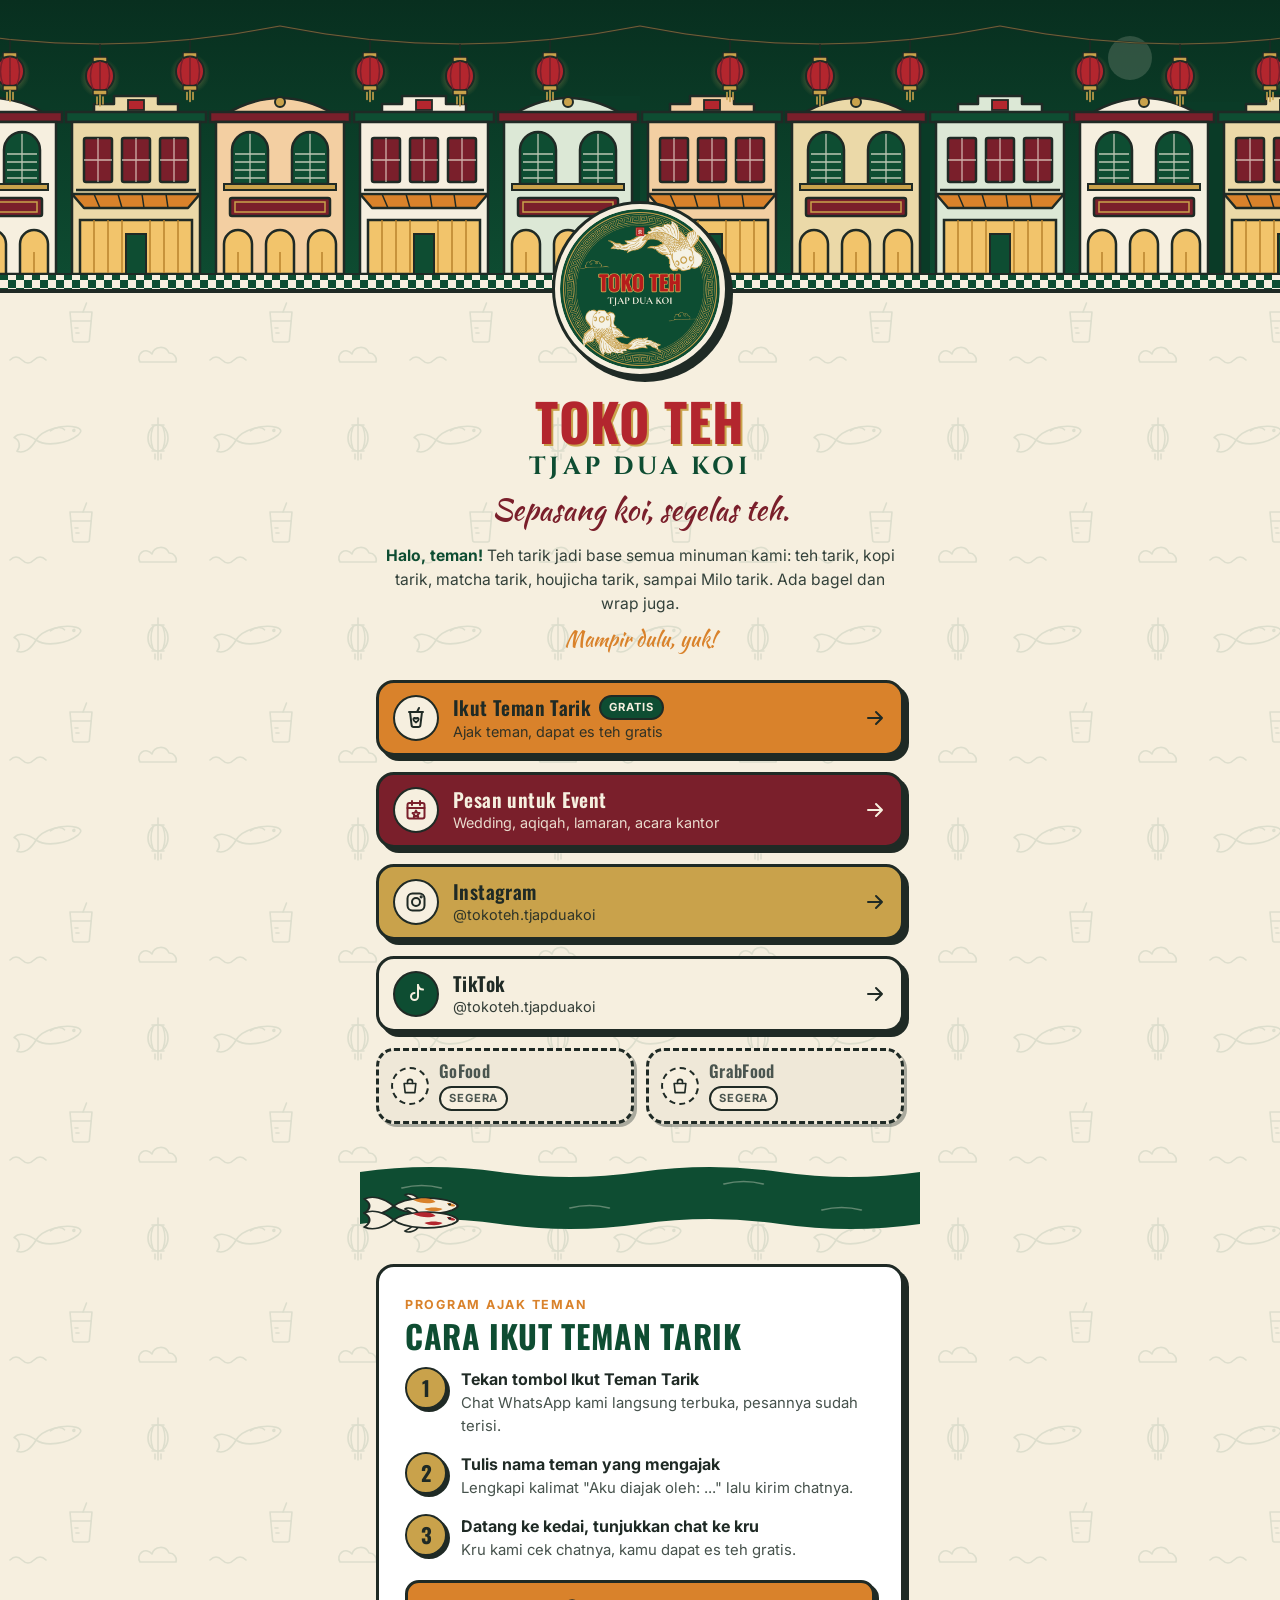
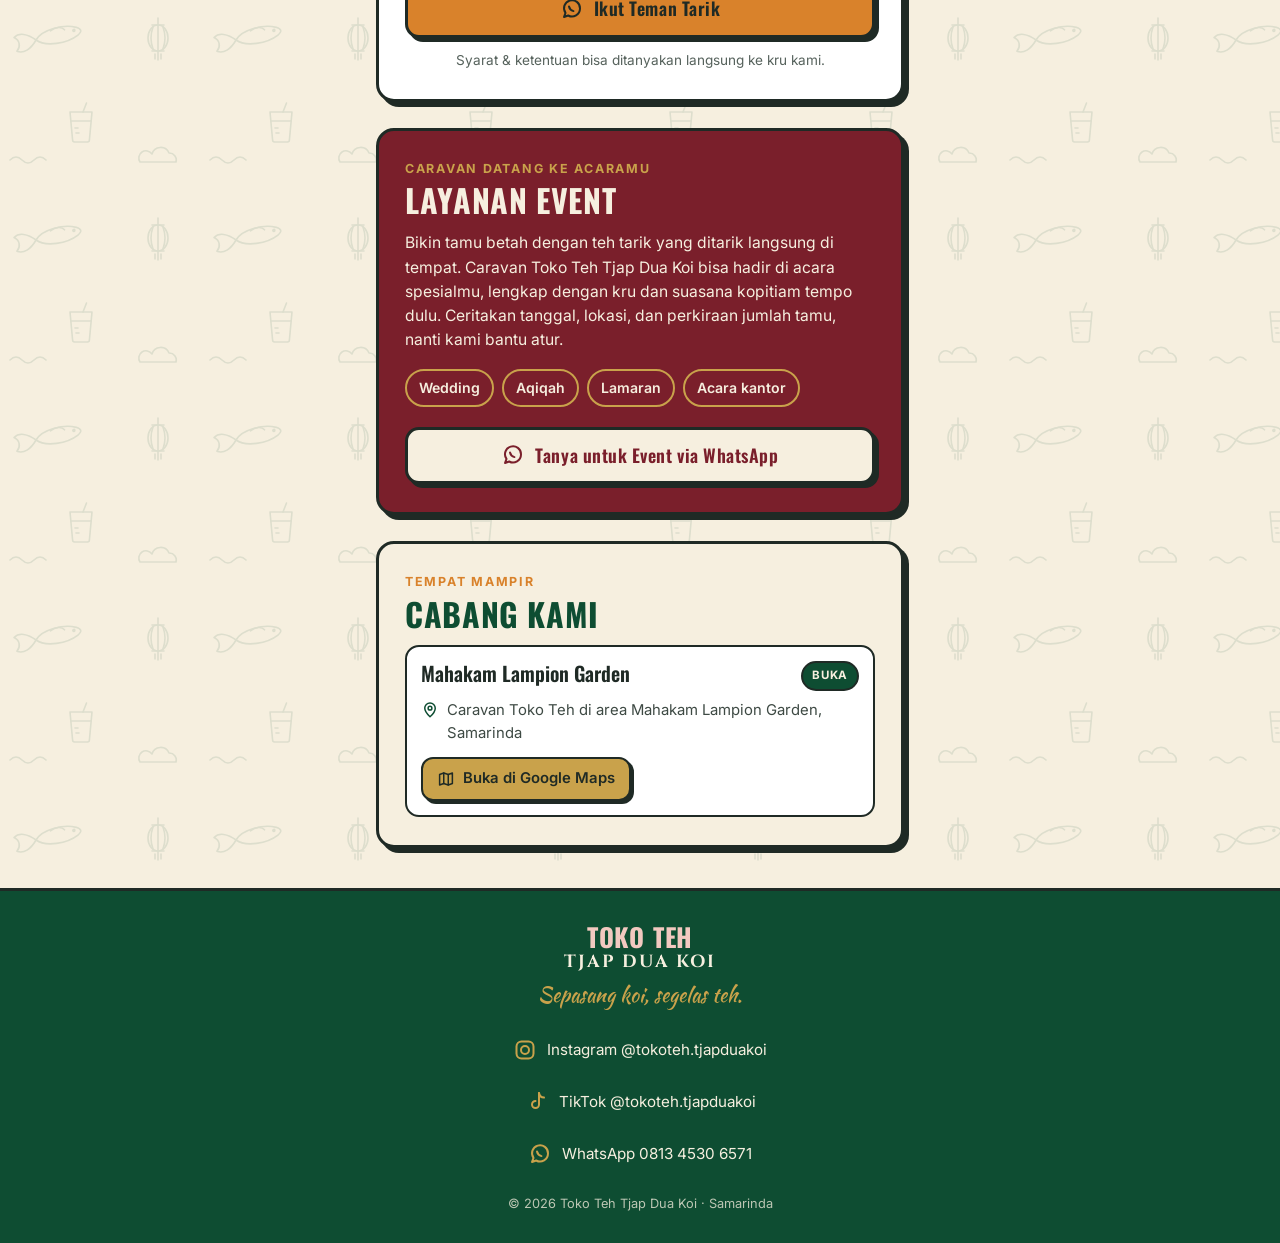
==== toko-teh-website/index.html @ a9e756f3 "Website resmi Toko Teh Tjap Dua Koi + QR code Situs statis (HTML/CSS/JS tanpa build) untuk GitHub Pa" ====
<!doctype html>
<html lang="id">
<head>
<meta charset="utf-8">
<meta name="viewport" content="width=device-width, initial-scale=1, viewport-fit=cover">
<title>Toko Teh Tjap Dua Koi · Teh tarik kopitiam di Samarinda</title>
<meta name="description" content="Toko Teh Tjap Dua Koi: kopitiam caravan dengan teh tarik sebagai base semua minuman, ditambah bagel dan wrap. Sepasang koi, segelas teh. Mampir di Mahakam Lampion Garden, Samarinda, atau pesan untuk event.">
<meta name="keywords" content="teh tarik Samarinda, kopitiam Samarinda, Toko Teh Tjap Dua Koi, Mahakam Lampion Garden, kopi tarik, matcha tarik, houjicha tarik, Milo tarik, bagel, wrap, minuman event Samarinda">
<meta name="theme-color" content="#0E4D32">
<meta name="color-scheme" content="light">
<link rel="canonical" href="https://tokotehtjapduakoi.github.io/">

<!-- Open Graph (preview saat link dibagikan di WA, IG, Facebook) -->
<meta property="og:type" content="website">
<meta property="og:locale" content="id_ID">
<meta property="og:site_name" content="Toko Teh Tjap Dua Koi">
<meta property="og:title" content="Toko Teh Tjap Dua Koi · Sepasang koi, segelas teh.">
<meta property="og:description" content="Halo, teman! Teh tarik kopitiam dari caravan di Mahakam Lampion Garden, Samarinda. Ikut Teman Tarik, dapat es teh gratis. Mampir dulu, yuk!">
<meta property="og:url" content="https://tokotehtjapduakoi.github.io/">
<meta property="og:image" content="https://tokotehtjapduakoi.github.io/assets/og-image.jpg">
<meta property="og:image:width" content="1200">
<meta property="og:image:height" content="630">
<meta property="og:image:alt" content="Logo Toko Teh Tjap Dua Koi: dua koi krem di lingkaran hijau berbingkai meander emas">
<meta name="twitter:card" content="summary_large_image">
<meta name="twitter:title" content="Toko Teh Tjap Dua Koi · Sepasang koi, segelas teh.">
<meta name="twitter:description" content="Teh tarik kopitiam dari caravan di Mahakam Lampion Garden, Samarinda. Mampir dulu, yuk!">
<meta name="twitter:image" content="https://tokotehtjapduakoi.github.io/assets/og-image.jpg">

<link rel="icon" href="favicon.ico" sizes="any">
<link rel="icon" type="image/png" sizes="32x32" href="assets/favicon-32.png">
<link rel="icon" type="image/png" sizes="16x16" href="assets/favicon-16.png">
<link rel="apple-touch-icon" href="assets/apple-touch-icon.png">

<link rel="preconnect" href="https://fonts.googleapis.com">
<link rel="preconnect" href="https://fonts.gstatic.com" crossorigin>
<link rel="stylesheet" href="https://fonts.googleapis.com/css2?family=Inter:wght@400;500;600;700&family=Oswald:wght@500;600;700&display=swap">
<!-- Cinzel & Kaushan Script hanya dimuat untuk huruf yang dipakai, supaya ringan -->
<link rel="stylesheet" href="https://fonts.googleapis.com/css2?family=Cinzel:wght@700&family=Kaushan+Script&display=swap&text=%20%21%2C.ADIJKMOPSTUadeghiklmnoprstuy">
<link rel="preload" as="image" href="assets/logo.png">
<link rel="stylesheet" href="styles.css">
</head>
<body>
<a class="skip" href="#tautan">Langsung ke tombol</a>

<!-- ================= HERO: deretan ruko + lampion ================= -->
<header class="hero">
  <svg class="ruko" viewBox="0 0 1440 290" preserveAspectRatio="xMidYMax slice" role="img" aria-label="Ilustrasi deretan ruko kopitiam dengan lampion merah bergantungan">
    <defs>
      <linearGradient id="langit" x1="0" y1="0" x2="0" y2="1">
        <stop offset="0" stop-color="#082F1F"/>
        <stop offset="1" stop-color="#0E4D32"/>
      </linearGradient>
      <radialGradient id="cahaya">
        <stop offset="0" stop-color="#F4B860" stop-opacity=".55"/>
        <stop offset="1" stop-color="#F4B860" stop-opacity="0"/>
      </radialGradient>
      <pattern id="tegel" width="16" height="16" patternUnits="userSpaceOnUse">
        <rect width="16" height="16" fill="#F6EFDF"/>
        <rect width="8" height="8" fill="#0E4D32"/>
        <rect x="8" y="8" width="8" height="8" fill="#0E4D32"/>
      </pattern>

      <!-- Ruko tipe A: atap lengkung, dua jendela krepyak -->
      <symbol id="rukoA" viewBox="0 0 144 190" width="144" height="190">
        <path d="M18 30 Q72 -2 126 30 Z" fill="currentColor" stroke="#1F2A25" stroke-width="2.5" stroke-linejoin="round"/>
        <circle cx="72" cy="18" r="5" fill="#C9A24B" stroke="#1F2A25" stroke-width="2"/>
        <rect x="2" y="28" width="140" height="10" fill="#7A1F2B" stroke="#1F2A25" stroke-width="2.5"/>
        <rect x="8" y="38" width="128" height="152" fill="currentColor" stroke="#1F2A25" stroke-width="2.5"/>
        <g fill="#0E4D32" stroke="#1F2A25" stroke-width="2.5">
          <path d="M24 100 V66 A18 18 0 0 1 60 66 V100 Z"/>
          <path d="M84 100 V66 A18 18 0 0 1 120 66 V100 Z"/>
        </g>
        <g stroke="#F6EFDF" stroke-width="1.3" opacity=".75">
          <path d="M42 50 V100 M102 50 V100"/>
          <path d="M27 70 H57 M27 78 H57 M27 86 H57 M27 94 H57 M87 70 H117 M87 78 H117 M87 86 H117 M87 94 H117"/>
        </g>
        <rect x="16" y="100" width="112" height="6" fill="#C9A24B" stroke="#1F2A25" stroke-width="2"/>
        <rect x="22" y="114" width="100" height="18" rx="2" fill="#7A1F2B" stroke="#1F2A25" stroke-width="2.5"/>
        <rect x="27" y="118" width="90" height="10" fill="none" stroke="#C9A24B" stroke-width="1.5"/>
        <g stroke="#1F2A25" stroke-width="2.5">
          <path d="M16 190 V160 A14 14 0 0 1 44 160 V190 Z" fill="#F2C46B"/>
          <path d="M58 190 V160 A14 14 0 0 1 86 160 V190 Z" fill="#F2C46B"/>
          <path d="M100 190 V160 A14 14 0 0 1 128 160 V190 Z" fill="#F2C46B"/>
        </g>
        <path d="M30 168 V190 M72 168 V190 M114 168 V190" stroke="#B9822E" stroke-width="1.5"/>
      </symbol>

      <!-- Ruko tipe B: atap bertingkat, tiga jendela -->
      <symbol id="rukoB" viewBox="0 0 144 190" width="144" height="190">
        <path d="M30 30 V20 H50 V12 H94 V20 H114 V30 Z" fill="currentColor" stroke="#1F2A25" stroke-width="2.5" stroke-linejoin="round"/>
        <rect x="64" y="16" width="16" height="10" fill="#B3262E" stroke="#1F2A25" stroke-width="1.8"/>
        <rect x="2" y="28" width="140" height="10" fill="#0E4D32" stroke="#1F2A25" stroke-width="2.5"/>
        <rect x="8" y="38" width="128" height="152" fill="currentColor" stroke="#1F2A25" stroke-width="2.5"/>
        <g fill="#7A1F2B" stroke="#1F2A25" stroke-width="2.5">
          <rect x="20" y="54" width="28" height="44" rx="2"/>
          <rect x="58" y="54" width="28" height="44" rx="2"/>
          <rect x="96" y="54" width="28" height="44" rx="2"/>
        </g>
        <g stroke="#F6EFDF" stroke-width="1.3" opacity=".7">
          <path d="M34 54 V98 M72 54 V98 M110 54 V98"/>
          <path d="M20 76 H48 M58 76 H86 M96 76 H124"/>
        </g>
        <path d="M12 106 H132" stroke="#1F2A25" stroke-width="2.5"/>
        <path d="M8 110 L20 124 H124 L136 110 Z" fill="#D9822B" stroke="#1F2A25" stroke-width="2.5" stroke-linejoin="round"/>
        <path d="M30 110 L36 124 M54 110 L58 124 M78 110 L80 124 M102 110 L104 124" stroke="#1F2A25" stroke-width="1.5"/>
        <rect x="16" y="136" width="112" height="54" fill="#F2C46B" stroke="#1F2A25" stroke-width="2.5"/>
        <path d="M30 136 V190 M44 136 V190 M58 136 V190 M86 136 V190 M100 136 V190 M114 136 V190" stroke="#B9822E" stroke-width="1.5"/>
        <rect x="62" y="150" width="20" height="40" fill="#0E4D32" stroke="#1F2A25" stroke-width="2"/>
      </symbol>

      <!-- Lampion -->
      <symbol id="lampion" viewBox="0 0 40 70" width="40" height="70">
        <circle cx="20" cy="34" r="20" fill="url(#cahaya)"/>
        <path d="M20 0 V14" stroke="#1F2A25" stroke-width="1.5"/>
        <rect x="13" y="13" width="14" height="5" rx="1" fill="#C9A24B" stroke="#1F2A25" stroke-width="1.5"/>
        <ellipse cx="20" cy="32" rx="14" ry="15" fill="#B3262E" stroke="#1F2A25" stroke-width="2"/>
        <path d="M20 17 V47 M13 19 Q8 32 13 45 M27 19 Q32 32 27 45" fill="none" stroke="#7A1F2B" stroke-width="1.5"/>
        <rect x="13" y="46" width="14" height="5" rx="1" fill="#C9A24B" stroke="#1F2A25" stroke-width="1.5"/>
        <path d="M20 51 V62 M17 53 V60 M23 53 V60" stroke="#C9A24B" stroke-width="1.6" stroke-linecap="round"/>
      </symbol>
    </defs>

    <rect width="1440" height="290" fill="url(#langit)"/>
    <circle cx="1210" cy="58" r="22" fill="#F6EFDF" opacity=".16"/>
    <g fill="#0A3B27">
      <rect x="40" y="100" width="90" height="190"/><rect x="300" y="114" width="70" height="176"/>
      <rect x="610" y="96" width="110" height="194"/><rect x="930" y="110" width="80" height="180"/>
      <rect x="1250" y="102" width="100" height="188"/>
    </g>

    <g>
      <use href="#rukoA" x="0" y="84" color="#F6EFDF"/>
      <use href="#rukoB" x="144" y="84" color="#EBD9A8"/>
      <use href="#rukoA" x="288" y="84" color="#F3CFA2"/>
      <use href="#rukoB" x="432" y="84" color="#F6EFDF"/>
      <use href="#rukoA" x="576" y="84" color="#DCE8D6"/>
      <use href="#rukoB" x="720" y="84" color="#F3CFA2"/>
      <use href="#rukoA" x="864" y="84" color="#EBD9A8"/>
      <use href="#rukoB" x="1008" y="84" color="#DCE8D6"/>
      <use href="#rukoA" x="1152" y="84" color="#F6EFDF"/>
      <use href="#rukoB" x="1296" y="84" color="#EBD9A8"/>
    </g>
    <rect x="0" y="274" width="1440" height="16" fill="url(#tegel)" stroke="#1F2A25" stroke-width="2"/>

    <!-- Tali lampion -->
    <path d="M0 26 Q180 62 360 26 Q540 62 720 26 Q900 62 1080 26 Q1260 62 1440 26" fill="none" stroke="#1F2A25" stroke-width="2"/>
    <path d="M0 26 Q180 62 360 26 Q540 62 720 26 Q900 62 1080 26 Q1260 62 1440 26" fill="none" stroke="#C9A24B" stroke-width=".8" opacity=".6"/>
    <g class="lampu">
      <g class="lt" style="--d:0s"><use href="#lampion" x="70" y="39.5"/></g>
      <g class="lt" style="--d:-1.2s"><use href="#lampion" x="160" y="44"/></g>
      <g class="lt" style="--d:-2.1s"><use href="#lampion" x="250" y="39.5"/></g>
      <g class="lt" style="--d:-.6s"><use href="#lampion" x="430" y="39.5"/></g>
      <g class="lt" style="--d:-1.8s"><use href="#lampion" x="520" y="44"/></g>
      <g class="lt" style="--d:-2.7s"><use href="#lampion" x="610" y="39.5"/></g>
      <g class="lt" style="--d:-.3s"><use href="#lampion" x="790" y="39.5"/></g>
      <g class="lt" style="--d:-1.5s"><use href="#lampion" x="880" y="44"/></g>
      <g class="lt" style="--d:-2.4s"><use href="#lampion" x="970" y="39.5"/></g>
      <g class="lt" style="--d:-.9s"><use href="#lampion" x="1150" y="39.5"/></g>
      <g class="lt" style="--d:-2s"><use href="#lampion" x="1240" y="44"/></g>
      <g class="lt" style="--d:-2.9s"><use href="#lampion" x="1330" y="39.5"/></g>
    </g>
  </svg>
</header>

<main class="wrap">
  <!-- ================= Identitas ================= -->
  <section class="brand" aria-labelledby="judul">
    <div class="logo-ring">
      <img src="assets/logo.png" width="560" height="560" alt="Logo Toko Teh Tjap Dua Koi" decoding="async" fetchpriority="high">
    </div>
    <h1 id="judul" class="nama">
      <span class="nama__toko">Toko Teh</span>
      <span class="nama__tjap">Tjap Dua Koi</span>
    </h1>
    <p class="slogan">Sepasang koi, segelas teh.</p>
    <p class="sapa"><strong>Halo, teman!</strong> Teh tarik jadi base semua minuman kami: teh tarik, kopi tarik, matcha tarik, houjicha tarik, sampai Milo tarik. Ada bagel dan wrap juga. <span class="sapa__yuk">Mampir dulu, yuk!</span></p>
  </section>

  <!-- ================= Tombol ala Lynk ================= -->
  <nav id="tautan" class="links" aria-label="Tautan utama">
    <a class="card card--oranye" data-link="temanTarik" target="_blank" rel="noopener"
       href="https://wa.me/6281345306571?text=Halo%20Toko%20Teh%20Tjap%20Dua%20Koi!%20Aku%20mau%20ikut%20Teman%20Tarik.%20Aku%20diajak%20oleh%3A%20">
      <span class="card__ikon" aria-hidden="true">
        <svg viewBox="0 0 24 24"><path d="M6 6h12l-1.6 13.2a2 2 0 0 1-2 1.8H9.6a2 2 0 0 1-2-1.8z"/><path d="M5 6h14M13 6l2-4"/><path d="M12 16.5s-2.6-1.5-2.6-3.2A1.4 1.4 0 0 1 12 12.6a1.4 1.4 0 0 1 2.6.7c0 1.7-2.6 3.2-2.6 3.2z"/></svg>
      </span>
      <span class="card__teks">
        <span class="card__judul">Ikut Teman Tarik <span class="label label--hijau">GRATIS</span></span>
        <span class="card__sub">Ajak teman, dapat es teh gratis</span>
      </span>
      <span class="card__panah" aria-hidden="true"><svg viewBox="0 0 24 24"><path d="M5 12h14M13 6l6 6-6 6"/></svg></span>
    </a>

    <a class="card card--marun" data-link="event" target="_blank" rel="noopener"
       href="https://wa.me/6281345306571?text=Halo%20Toko%20Teh%20Tjap%20Dua%20Koi!%20Aku%20mau%20tanya%20untuk%20event%3A%20">
      <span class="card__ikon" aria-hidden="true">
        <svg viewBox="0 0 24 24"><rect x="3.5" y="5" width="17" height="15.5" rx="2"/><path d="M3.5 10h17M8 3v4M16 3v4"/><path d="M12 12.6l1.1 2.2 2.4.3-1.8 1.6.5 2.4-2.2-1.2-2.2 1.2.5-2.4-1.8-1.6 2.4-.3z"/></svg>
      </span>
      <span class="card__teks">
        <span class="card__judul">Pesan untuk Event</span>
        <span class="card__sub">Wedding, aqiqah, lamaran, acara kantor</span>
      </span>
      <span class="card__panah" aria-hidden="true"><svg viewBox="0 0 24 24"><path d="M5 12h14M13 6l6 6-6 6"/></svg></span>
    </a>

    <a class="card card--emas" data-link="instagram" target="_blank" rel="noopener" href="https://instagram.com/tokoteh.tjapduakoi">
      <span class="card__ikon" aria-hidden="true">
        <svg viewBox="0 0 24 24"><rect x="3.5" y="3.5" width="17" height="17" rx="5"/><circle cx="12" cy="12" r="4"/><circle cx="17.2" cy="6.8" r=".6" class="isi"/></svg>
      </span>
      <span class="card__teks">
        <span class="card__judul">Instagram</span>
        <span class="card__sub" data-teks="igUser">@tokoteh.tjapduakoi</span>
      </span>
      <span class="card__panah" aria-hidden="true"><svg viewBox="0 0 24 24"><path d="M5 12h14M13 6l6 6-6 6"/></svg></span>
    </a>

    <a class="card card--krem" data-link="tiktok" target="_blank" rel="noopener" href="https://www.tiktok.com/@tokoteh.tjapduakoi">
      <span class="card__ikon" aria-hidden="true">
        <svg viewBox="0 0 24 24"><path d="M14 3v11.5a3.5 3.5 0 1 1-3.5-3.5"/><path d="M14 3c.4 2.6 2.3 4.4 5 4.6"/></svg>
      </span>
      <span class="card__teks">
        <span class="card__judul">TikTok</span>
        <span class="card__sub" data-teks="ttUser">@tokoteh.tjapduakoi</span>
      </span>
      <span class="card__panah" aria-hidden="true"><svg viewBox="0 0 24 24"><path d="M5 12h14M13 6l6 6-6 6"/></svg></span>
    </a>

    <div class="antar" id="antar">
      <!-- diisi otomatis dari config.js (GoFood & GrabFood) -->
      <div class="card card--antar is-segera" aria-disabled="true">
        <span class="card__ikon" aria-hidden="true"><svg viewBox="0 0 24 24"><path d="M5 9h14l-1.2 11H6.2z"/><path d="M9 9V7a3 3 0 0 1 6 0v2"/></svg></span>
        <span class="card__teks"><span class="card__judul">GoFood</span><span class="label label--abu">SEGERA</span></span>
      </div>
      <div class="card card--antar is-segera" aria-disabled="true">
        <span class="card__ikon" aria-hidden="true"><svg viewBox="0 0 24 24"><path d="M5 9h14l-1.2 11H6.2z"/><path d="M9 9V7a3 3 0 0 1 6 0v2"/></svg></span>
        <span class="card__teks"><span class="card__judul">GrabFood</span><span class="label label--abu">SEGERA</span></span>
      </div>
    </div>
  </nav>

  <!-- ================= Kolam koi (hiasan) ================= -->
  <div class="kolam" aria-hidden="true">
    <svg viewBox="0 0 400 80" preserveAspectRatio="none">
      <defs>
        <symbol id="koi" viewBox="-24 -14 76 28" width="76" height="28" overflow="visible">
          <path d="M0 0 C-7 -8 -15 -11 -21 -7 C-16 -3 -16 3 -21 7 C-15 11 -7 8 0 0 Z" fill="#F6EFDF" stroke="#1F2A25" stroke-width="1.6" stroke-linejoin="round"/>
          <path d="M18 -6 C16 -12 10 -13 8 -11 C11 -9 13 -7 14 -5 Z M18 6 C16 12 10 13 8 11 C11 9 13 7 14 5 Z" fill="#F6EFDF" stroke="#1F2A25" stroke-width="1.4" stroke-linejoin="round"/>
          <path d="M0 0 C8 -9 30 -10 42 -4 C47 -1 47 1 42 4 C30 10 8 9 0 0 Z" fill="#F6EFDF" stroke="#1F2A25" stroke-width="1.8" stroke-linejoin="round"/>
          <path d="M14 -6 C20 -9 28 -8 30 -4 C26 -2 20 -2 14 -6 Z M22 3 C26 6 32 6 35 3 C31 1 26 1 22 3 Z M38 -3 C42 -3 44 -1 44 0 C42 1 40 1 38 -3 Z" fill="currentColor"/>
          <circle cx="40" cy="-1.6" r="1.1" fill="#1F2A25"/>
        </symbol>
      </defs>
      <path d="M0 14 Q50 4 100 14 T200 14 T300 14 T400 14 V66 Q350 76 300 66 T200 66 T100 66 T0 66 Z" fill="#0E4D32"/>
      <path d="M30 30 q14 -5 28 0 M150 50 q14 -5 28 0 M260 26 q14 -5 28 0 M330 52 q14 -5 28 0" fill="none" stroke="#F6EFDF" stroke-width="1.4" stroke-linecap="round" opacity=".35"/>
      <g class="koi koi--1"><use href="#koi" x="0" y="34" color="#D9822B"/></g>
      <g class="koi koi--2"><use href="#koi" x="0" y="48" color="#B3262E"/></g>
    </svg>
  </div>

  <!-- ================= Cara ikut Teman Tarik ================= -->
  <section class="panel" aria-labelledby="judul-tt">
    <p class="kecil-atas">Program ajak teman</p>
    <h2 id="judul-tt">Cara ikut Teman Tarik</h2>
    <ol class="langkah">
      <li>
        <span class="langkah__no" aria-hidden="true">1</span>
        <div>
          <h3>Tekan tombol Ikut Teman Tarik</h3>
          <p>Chat WhatsApp kami langsung terbuka, pesannya sudah terisi.</p>
        </div>
      </li>
      <li>
        <span class="langkah__no" aria-hidden="true">2</span>
        <div>
          <h3>Tulis nama teman yang mengajak</h3>
          <p>Lengkapi kalimat "Aku diajak oleh: ..." lalu kirim chatnya.</p>
        </div>
      </li>
      <li>
        <span class="langkah__no" aria-hidden="true">3</span>
        <div>
          <h3>Datang ke kedai, tunjukkan chat ke kru</h3>
          <p>Kru kami cek chatnya, kamu dapat es teh gratis.</p>
        </div>
      </li>
    </ol>
    <a class="tombol tombol--oranye" data-link="temanTarik" target="_blank" rel="noopener"
       href="https://wa.me/6281345306571?text=Halo%20Toko%20Teh%20Tjap%20Dua%20Koi!%20Aku%20mau%20ikut%20Teman%20Tarik.%20Aku%20diajak%20oleh%3A%20">
      <svg viewBox="0 0 24 24" aria-hidden="true"><path d="M20 11.5a8 8 0 0 1-11.8 7L4 20l1.5-4.1A8 8 0 1 1 20 11.5z"/><path d="M9 9.5c.5 2.3 2.2 4 4.5 4.6"/></svg>
      Ikut Teman Tarik
    </a>
    <p class="catatan">Syarat &amp; ketentuan bisa ditanyakan langsung ke kru kami.</p>
  </section>

  <!-- ================= Layanan Event ================= -->
  <section class="panel panel--marun" aria-labelledby="judul-ev">
    <p class="kecil-atas">Caravan datang ke acaramu</p>
    <h2 id="judul-ev">Layanan Event</h2>
    <p>Bikin tamu betah dengan teh tarik yang ditarik langsung di tempat. Caravan Toko Teh Tjap Dua Koi bisa hadir di acara spesialmu, lengkap dengan kru dan suasana kopitiam tempo dulu. Ceritakan tanggal, lokasi, dan perkiraan jumlah tamu, nanti kami bantu atur.</p>
    <ul class="chip" aria-label="Jenis acara">
      <li>Wedding</li><li>Aqiqah</li><li>Lamaran</li><li>Acara kantor</li>
    </ul>
    <a class="tombol tombol--krem" data-link="event" target="_blank" rel="noopener"
       href="https://wa.me/6281345306571?text=Halo%20Toko%20Teh%20Tjap%20Dua%20Koi!%20Aku%20mau%20tanya%20untuk%20event%3A%20">
      <svg viewBox="0 0 24 24" aria-hidden="true"><path d="M20 11.5a8 8 0 0 1-11.8 7L4 20l1.5-4.1A8 8 0 1 1 20 11.5z"/><path d="M9 9.5c.5 2.3 2.2 4 4.5 4.6"/></svg>
      Tanya untuk Event via WhatsApp
    </a>
  </section>

  <!-- ================= Cabang ================= -->
  <section class="panel panel--polos" aria-labelledby="judul-cb">
    <p class="kecil-atas">Tempat mampir</p>
    <h2 id="judul-cb">Cabang Kami</h2>
    <ul class="cabang" id="daftar-cabang">
      <!-- diisi otomatis dari config.js -->
      <li class="cabang__item">
        <div class="cabang__atas"><h3>Mahakam Lampion Garden</h3><span class="status status--buka">Buka</span></div>
        <p>Caravan Toko Teh di area Mahakam Lampion Garden, Samarinda</p>
      </li>
    </ul>
  </section>
</main>

<!-- ================= Footer ================= -->
<footer class="kaki">
  <div class="kaki__isi">
    <p class="kaki__nama"><span>Toko Teh</span> <span class="kaki__tjap">Tjap Dua Koi</span></p>
    <p class="kaki__slogan">Sepasang koi, segelas teh.</p>
    <ul class="kaki__link">
      <li><a data-link="instagram" target="_blank" rel="noopener" href="https://instagram.com/tokoteh.tjapduakoi">
        <svg viewBox="0 0 24 24" aria-hidden="true"><rect x="3.5" y="3.5" width="17" height="17" rx="5"/><circle cx="12" cy="12" r="4"/></svg>
        <span>Instagram <span data-teks="igUser">@tokoteh.tjapduakoi</span></span></a></li>
      <li><a data-link="tiktok" target="_blank" rel="noopener" href="https://www.tiktok.com/@tokoteh.tjapduakoi">
        <svg viewBox="0 0 24 24" aria-hidden="true"><path d="M14 3v11.5a3.5 3.5 0 1 1-3.5-3.5"/><path d="M14 3c.4 2.6 2.3 4.4 5 4.6"/></svg>
        <span>TikTok <span data-teks="ttUser">@tokoteh.tjapduakoi</span></span></a></li>
      <li><a data-link="waUmum" target="_blank" rel="noopener" href="https://wa.me/6281345306571">
        <svg viewBox="0 0 24 24" aria-hidden="true"><path d="M20 11.5a8 8 0 0 1-11.8 7L4 20l1.5-4.1A8 8 0 1 1 20 11.5z"/><path d="M9 9.5c.5 2.3 2.2 4 4.5 4.6"/></svg>
        <span>WhatsApp <span data-teks="waTampil">0813 4530 6571</span></span></a></li>
    </ul>
    <p class="kaki__kecil">&copy; <span id="tahun">2026</span> Toko Teh Tjap Dua Koi · Samarinda</p>
  </div>
</footer>

<script src="config.js"></script>
<script src="app.js"></script>
</body>
</html>
---- toko-teh-website/styles.css ----
/* Toko Teh Tjap Dua Koi — gaya halaman */
:root {
  --hijau: #0E4D32;
  --hijau-gelap: #08301F;
  --marun: #7A1F2B;
  --merah: #B3262E;
  --emas: #C9A24B;
  --oranye: #D9822B;
  --krem: #F6EFDF;
  --hitam: #1F2A25;
  --abu: #CFC8B8;

  --f-judul: "Oswald", "Arial Narrow", Impact, sans-serif;
  --f-tjap: "Cinzel", "Times New Roman", serif;
  --f-skrip: "Kaushan Script", "Brush Script MT", cursive;
  --f-teks: "Inter", system-ui, -apple-system, "Segoe UI", Roboto, sans-serif;

  --garis: 3px solid var(--hitam);
  --bayang: 5px 5px 0 var(--hitam);
  --radius: 18px;
}

*, *::before, *::after { box-sizing: border-box; }
html { -webkit-text-size-adjust: 100%; scroll-behavior: smooth; }
body {
  margin: 0;
  font-family: var(--f-teks);
  font-size: 16px;
  line-height: 1.55;
  color: var(--hitam);
  background-color: var(--krem);
  /* pola doodle tipis: koi, lampion, gelas teh, awan */
  background-image: url("data:image/svg+xml,%3Csvg xmlns='http://www.w3.org/2000/svg' width='200' height='200' viewBox='0 0 200 200'%3E%3Cg fill='none' stroke='%230E4D32' stroke-width='1.6' stroke-linecap='round' stroke-linejoin='round' opacity='.11'%3E%3Cg transform='translate(36 40) rotate(-12)'%3E%3Cpath d='M0 0C8-9 30-10 42-4C47-1 47 1 42 4C30 10 8 9 0 0Z'/%3E%3Cpath d='M0 0C-7-8-15-11-21-7C-16-3-16 3-21 7C-15 11-7 8 0 0Z'/%3E%3Cpath d='M16-6C22-9 28-8 30-4'/%3E%3Ccircle cx='39' cy='-1.5' r='1'/%3E%3C/g%3E%3Cg transform='translate(150 18)'%3E%3Cpath d='M8 0v7M2 7h12M2 33h12M8 33v9M5 36v5M11 36v5'/%3E%3Cellipse cx='8' cy='20' rx='10' ry='13'/%3E%3Cpath d='M8 7v26M3 9q-4 11 0 22M13 9q4 11 0 22'/%3E%3C/g%3E%3Cg transform='translate(70 112)'%3E%3Cpath d='M0 0h22l-2.6 28a2 2 0 0 1-2 2H4.6a2 2 0 0 1-2-2Z'/%3E%3Cpath d='M1 9h20M13 0l3.5-9M5 16h3M6 21h3'/%3E%3C/g%3E%3Cg transform='translate(140 150)'%3E%3Cpath d='M0 12h36a7 7 0 0 0-7-9a9 9 0 0 0-17 1a6 6 0 0 0-12 8'/%3E%3C/g%3E%3Cg transform='translate(10 160)'%3E%3Cpath d='M0 0q6-6 12 0t12 0t12 0'/%3E%3C/g%3E%3C/g%3E%3C/svg%3E");
  background-size: 200px 200px;
  -webkit-font-smoothing: antialiased;
}
img, svg { display: block; max-width: 100%; }
a { color: inherit; }
h1, h2, h3 { margin: 0; }
p { margin: 0; }

:focus-visible {
  outline: 3px solid var(--emas);
  outline-offset: 3px;
  border-radius: 6px;
}

.skip {
  position: absolute; left: 12px; top: -60px; z-index: 10;
  background: var(--hitam); color: var(--krem);
  padding: 10px 14px; border-radius: 10px; text-decoration: none; font-weight: 600;
}
.skip:focus { top: 12px; }

/* ============ HERO ============ */
.hero {
  background: var(--hijau);
  border-bottom: var(--garis);
  overflow: hidden;
}
.ruko {
  width: 100%;
  height: clamp(200px, 30vw, 290px);
}
.lt {
  transform-box: fill-box;
  transform-origin: 50% 0;
  animation: goyang 4.2s ease-in-out infinite;
  animation-delay: var(--d, 0s);
}
@keyframes goyang {
  0%, 100% { transform: rotate(-4deg); }
  50% { transform: rotate(4deg); }
}

/* ============ KOLOM UTAMA ============ */
.wrap {
  width: 100%;
  max-width: 520px;
  margin: 0 auto;
  padding: 0 16px 40px;
}

/* ============ IDENTITAS ============ */
.brand { text-align: center; }
.logo-ring {
  width: 152px; height: 152px;
  margin: -78px auto 0;
  position: relative;
  border-radius: 50%;
  background: var(--krem);
  padding: 5px;
  border: var(--garis);
  box-shadow: var(--bayang);
}
.logo-ring img { width: 100%; height: 100%; border-radius: 50%; }

.nama { margin-top: 18px; line-height: 1; }
.nama__toko {
  display: block;
  font-family: var(--f-judul);
  font-weight: 700;
  font-size: clamp(2.5rem, 11vw, 3.25rem);
  letter-spacing: .02em;
  text-transform: uppercase;
  color: var(--merah);
  text-shadow: 2px 2px 0 var(--emas);
}
.nama__tjap {
  display: block;
  margin-top: 8px;
  font-family: var(--f-tjap);
  font-weight: 700;
  font-size: clamp(1.2rem, 5.4vw, 1.55rem);
  letter-spacing: .14em;
  text-transform: uppercase;
  color: var(--hijau);
}
.slogan {
  margin-top: 12px;
  font-family: var(--f-skrip);
  font-size: clamp(1.45rem, 6.5vw, 1.8rem);
  color: var(--marun);
  line-height: 1.25;
}
.sapa {
  margin: 16px auto 0;
  max-width: 34em;
  font-size: .98rem;
  color: #33413A;
}
.sapa strong { color: var(--hijau); }
.sapa__yuk {
  display: block;
  margin-top: 6px;
  font-family: var(--f-skrip);
  font-size: 1.25rem;
  color: var(--oranye);
}

/* ============ KARTU ALA LYNK ============ */
.links {
  display: grid;
  gap: 16px;
  margin-top: 26px;
}
.card {
  display: flex;
  align-items: center;
  gap: 14px;
  min-height: 72px;
  padding: 12px 14px;
  border: var(--garis);
  border-radius: var(--radius);
  box-shadow: var(--bayang);
  text-decoration: none;
  color: var(--hitam);
  background: #fff;
  transition: transform .12s ease, box-shadow .12s ease;
  -webkit-tap-highlight-color: transparent;
}
a.card:hover { transform: translate(-1px, -1px); box-shadow: 6px 6px 0 var(--hitam); }
a.card:active { transform: translate(4px, 4px); box-shadow: 1px 1px 0 var(--hitam); }

.card__ikon {
  flex: none;
  display: grid; place-items: center;
  width: 46px; height: 46px;
  border-radius: 50%;
  border: 2.5px solid var(--hitam);
  background: var(--krem);
  color: var(--hitam);
}
.card__ikon svg, .card__panah svg, .tombol svg, .kaki__link svg, .cabang svg {
  width: 24px; height: 24px;
  fill: none; stroke: currentColor; stroke-width: 2;
  stroke-linecap: round; stroke-linejoin: round;
}
.card__ikon .isi { fill: currentColor; }
.card__teks { flex: 1; min-width: 0; display: flex; flex-direction: column; gap: 2px; }
.card__judul {
  font-family: var(--f-judul);
  font-weight: 600;
  font-size: 1.22rem;
  letter-spacing: .02em;
  line-height: 1.2;
  display: flex; align-items: center; flex-wrap: wrap; gap: 8px;
}
.card__sub { font-size: .9rem; line-height: 1.35; opacity: .9; overflow-wrap: anywhere; }
.card__panah { flex: none; }

.card--oranye { background: var(--oranye); }
.card--marun  { background: var(--marun); color: var(--krem); }
.card--marun .card__ikon { background: var(--krem); color: var(--marun); }
.card--emas   { background: var(--emas); }
.card--krem   { background: var(--krem); }
.card--krem .card__ikon { background: var(--hijau); color: var(--krem); }

.label {
  display: inline-block;
  font-family: var(--f-teks);
  font-size: .7rem;
  font-weight: 700;
  letter-spacing: .08em;
  line-height: 1;
  padding: 5px 8px;
  border-radius: 999px;
  border: 2px solid var(--hitam);
}
.label--hijau { background: var(--hijau); color: var(--krem); }
.label--abu   { background: var(--krem); color: #4A554F; }

.antar { display: grid; grid-template-columns: 1fr 1fr; gap: 12px; }
.card--antar { min-height: 64px; padding: 10px 12px; gap: 10px; background: #fff; }
.card--antar .card__ikon { width: 38px; height: 38px; }
.card--antar .card__ikon svg { width: 20px; height: 20px; }
.card--antar .card__judul { font-size: 1.05rem; }
.card--antar .card__teks { align-items: flex-start; gap: 4px; }
.card--antar.is-segera {
  background: #EFE8D8;
  color: #4A554F;
  border-style: dashed;
  box-shadow: 3px 3px 0 rgba(31, 42, 37, .35);
  cursor: not-allowed;
}
.card--antar.is-segera .card__ikon { border-style: dashed; }

/* ============ KOLAM KOI ============ */
.kolam { margin: 34px -16px 8px; overflow: hidden; }
.kolam svg { width: 100%; height: 80px; }
.koi { animation: renang 16s linear infinite; }
.koi--2 { animation-duration: 21s; animation-delay: -9s; }
@keyframes renang {
  from { transform: translateX(-60px); }
  to   { transform: translateX(460px); }
}

/* ============ PANEL ============ */
.panel {
  margin-top: 26px;
  padding: 22px 18px;
  background: #fff;
  border: var(--garis);
  border-radius: var(--radius);
  box-shadow: var(--bayang);
}
.panel h2 {
  font-family: var(--f-judul);
  font-weight: 700;
  font-size: clamp(1.7rem, 7.5vw, 2rem);
  text-transform: uppercase;
  letter-spacing: .02em;
  line-height: 1.1;
  color: var(--hijau);
  margin-bottom: 14px;
}
.kecil-atas {
  font-size: .78rem;
  font-weight: 700;
  letter-spacing: .14em;
  text-transform: uppercase;
  color: var(--oranye);
  margin-bottom: 4px;
}
.panel--marun { background: var(--marun); color: var(--krem); }
.panel--marun h2 { color: var(--krem); }
.panel--marun .kecil-atas { color: var(--emas); }
.panel--polos { background: var(--krem); }

.langkah { list-style: none; margin: 0 0 18px; padding: 0; display: grid; gap: 14px; }
.langkah li { display: flex; gap: 14px; align-items: flex-start; }
.langkah__no {
  flex: none;
  display: grid; place-items: center;
  width: 42px; height: 42px;
  border-radius: 50%;
  border: 2.5px solid var(--hitam);
  background: var(--emas);
  font-family: var(--f-judul);
  font-weight: 700;
  font-size: 1.3rem;
  box-shadow: 3px 3px 0 var(--hitam);
}
.langkah h3 { font-size: 1rem; font-weight: 700; line-height: 1.3; margin-top: 2px; }
.langkah p { font-size: .93rem; color: #46524C; margin-top: 2px; }

.tombol {
  display: flex; align-items: center; justify-content: center; gap: 10px;
  width: 100%;
  min-height: 52px;
  padding: 12px 16px;
  border: var(--garis);
  border-radius: 14px;
  box-shadow: 4px 4px 0 var(--hitam);
  font-family: var(--f-judul);
  font-weight: 600;
  font-size: 1.12rem;
  letter-spacing: .03em;
  text-decoration: none;
  text-align: center;
  transition: transform .12s ease, box-shadow .12s ease;
}
.tombol:active { transform: translate(3px, 3px); box-shadow: 1px 1px 0 var(--hitam); }
.tombol--oranye { background: var(--oranye); color: var(--hitam); }
.tombol--krem { background: var(--krem); color: var(--marun); }
.catatan { margin-top: 12px; font-size: .85rem; color: #56625C; text-align: center; }

.panel--marun > p:not(.kecil-atas) { font-size: .98rem; }
.chip { list-style: none; padding: 0; margin: 16px 0 20px; display: flex; flex-wrap: wrap; gap: 8px; }
.chip li {
  padding: 6px 12px;
  border: 2px solid var(--emas);
  border-radius: 999px;
  font-size: .88rem;
  font-weight: 600;
  color: var(--krem);
}

/* ============ CABANG ============ */
.cabang { list-style: none; margin: 0; padding: 0; display: grid; gap: 14px; }
.cabang__item {
  background: #fff;
  border: 2.5px solid var(--hitam);
  border-radius: 14px;
  padding: 14px;
}
.cabang__atas { display: flex; align-items: flex-start; justify-content: space-between; gap: 10px; }
.cabang h3 { font-family: var(--f-judul); font-weight: 600; font-size: 1.25rem; line-height: 1.2; }
.cabang__baris { display: flex; gap: 8px; align-items: flex-start; margin-top: 8px; font-size: .93rem; color: #3E4A44; }
.cabang__baris svg { flex: none; width: 18px; height: 18px; margin-top: 2px; color: var(--hijau); }
.status {
  flex: none;
  font-size: .72rem; font-weight: 700; letter-spacing: .06em; text-transform: uppercase;
  padding: 4px 9px; border-radius: 999px; border: 2px solid var(--hitam);
}
.status--buka { background: var(--hijau); color: var(--krem); }
.status--segera { background: var(--emas); color: var(--hitam); }
.cabang__maps {
  display: inline-flex; align-items: center; gap: 8px;
  margin-top: 12px;
  min-height: 44px;
  padding: 8px 14px;
  border: 2.5px solid var(--hitam);
  border-radius: 12px;
  box-shadow: 3px 3px 0 var(--hitam);
  background: var(--emas);
  font-weight: 600; font-size: .93rem;
  text-decoration: none;
}
.cabang__maps:active { transform: translate(2px, 2px); box-shadow: 1px 1px 0 var(--hitam); }
.cabang__maps svg { width: 18px; height: 18px; }

/* ============ FOOTER ============ */
.kaki {
  background: var(--hijau);
  color: var(--krem);
  border-top: var(--garis);
  padding: 30px 16px calc(30px + env(safe-area-inset-bottom));
  text-align: center;
}
.kaki__isi { max-width: 520px; margin: 0 auto; }
.kaki__nama {
  font-family: var(--f-judul); font-weight: 700; font-size: 1.6rem;
  text-transform: uppercase; letter-spacing: .03em; line-height: 1.2;
}
.kaki__nama span:first-child { color: #F2C9C0; }
.kaki__tjap { font-family: var(--f-tjap); font-size: 1.1rem; letter-spacing: .12em; display: block; color: var(--krem); }
.kaki__slogan { font-family: var(--f-skrip); font-size: 1.25rem; color: var(--emas); margin-top: 6px; }
.kaki__link { list-style: none; margin: 18px 0 0; padding: 0; display: grid; gap: 8px; justify-items: center; }
.kaki__link a {
  display: inline-flex; align-items: center; gap: 10px;
  min-height: 44px; padding: 6px 10px;
  text-decoration: none; font-size: .95rem;
}
.kaki__link a:hover span { text-decoration: underline; }
.kaki__link svg { color: var(--emas); }
.kaki__kecil { margin-top: 18px; font-size: .8rem; opacity: .75; }

/* ============ LAYAR LEBAR ============ */
@media (min-width: 720px) {
  .wrap { max-width: 560px; }
  .logo-ring { width: 176px; height: 176px; margin-top: -92px; }
  .panel { padding: 28px 26px; }
}

/* ============ TANPA ANIMASI ============ */
@media (prefers-reduced-motion: reduce) {
  html { scroll-behavior: auto; }
  *, *::before, *::after {
    animation: none !important;
    transition: none !important;
  }
  .koi--1 { transform: translateX(80px); }
  .koi--2 { transform: translateX(250px); }
}

.sr-only {
  position: absolute; width: 1px; height: 1px; padding: 0; margin: -1px;
  overflow: hidden; clip: rect(0 0 0 0); white-space: nowrap; border: 0;
}
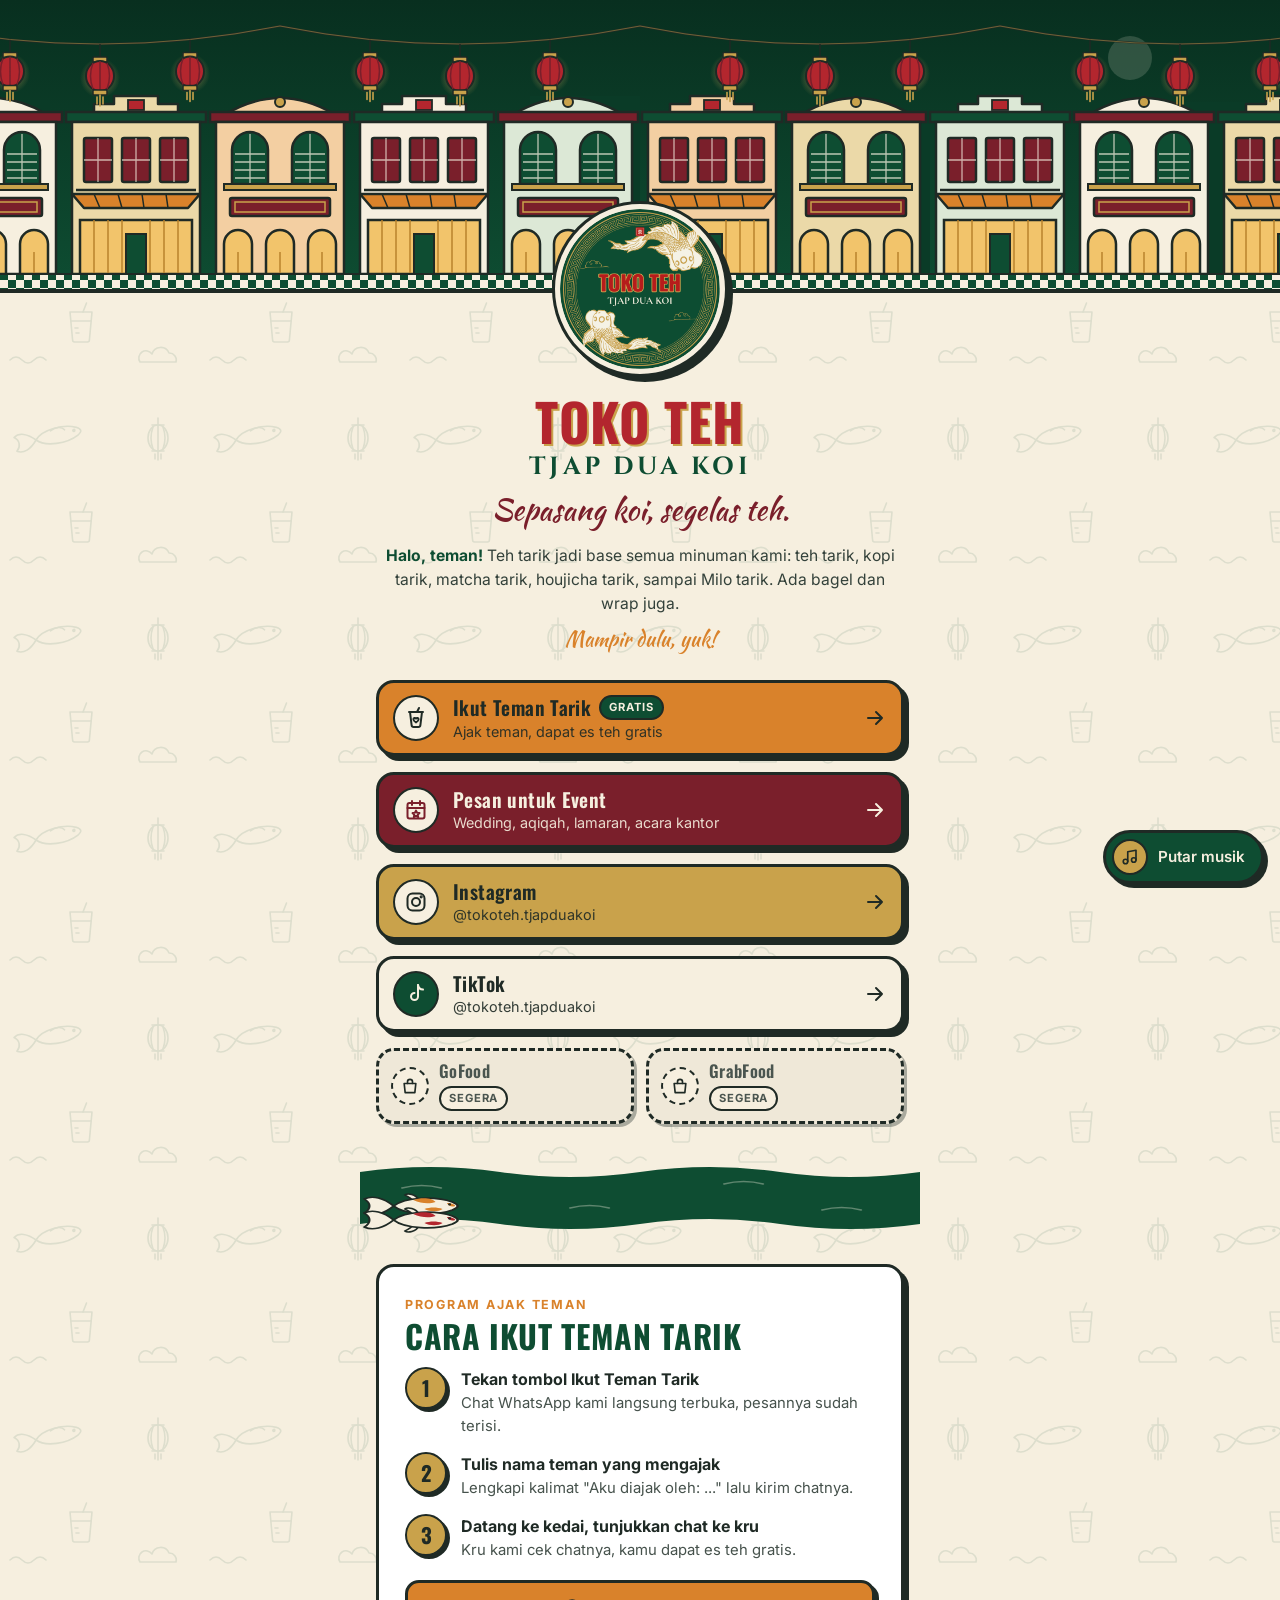
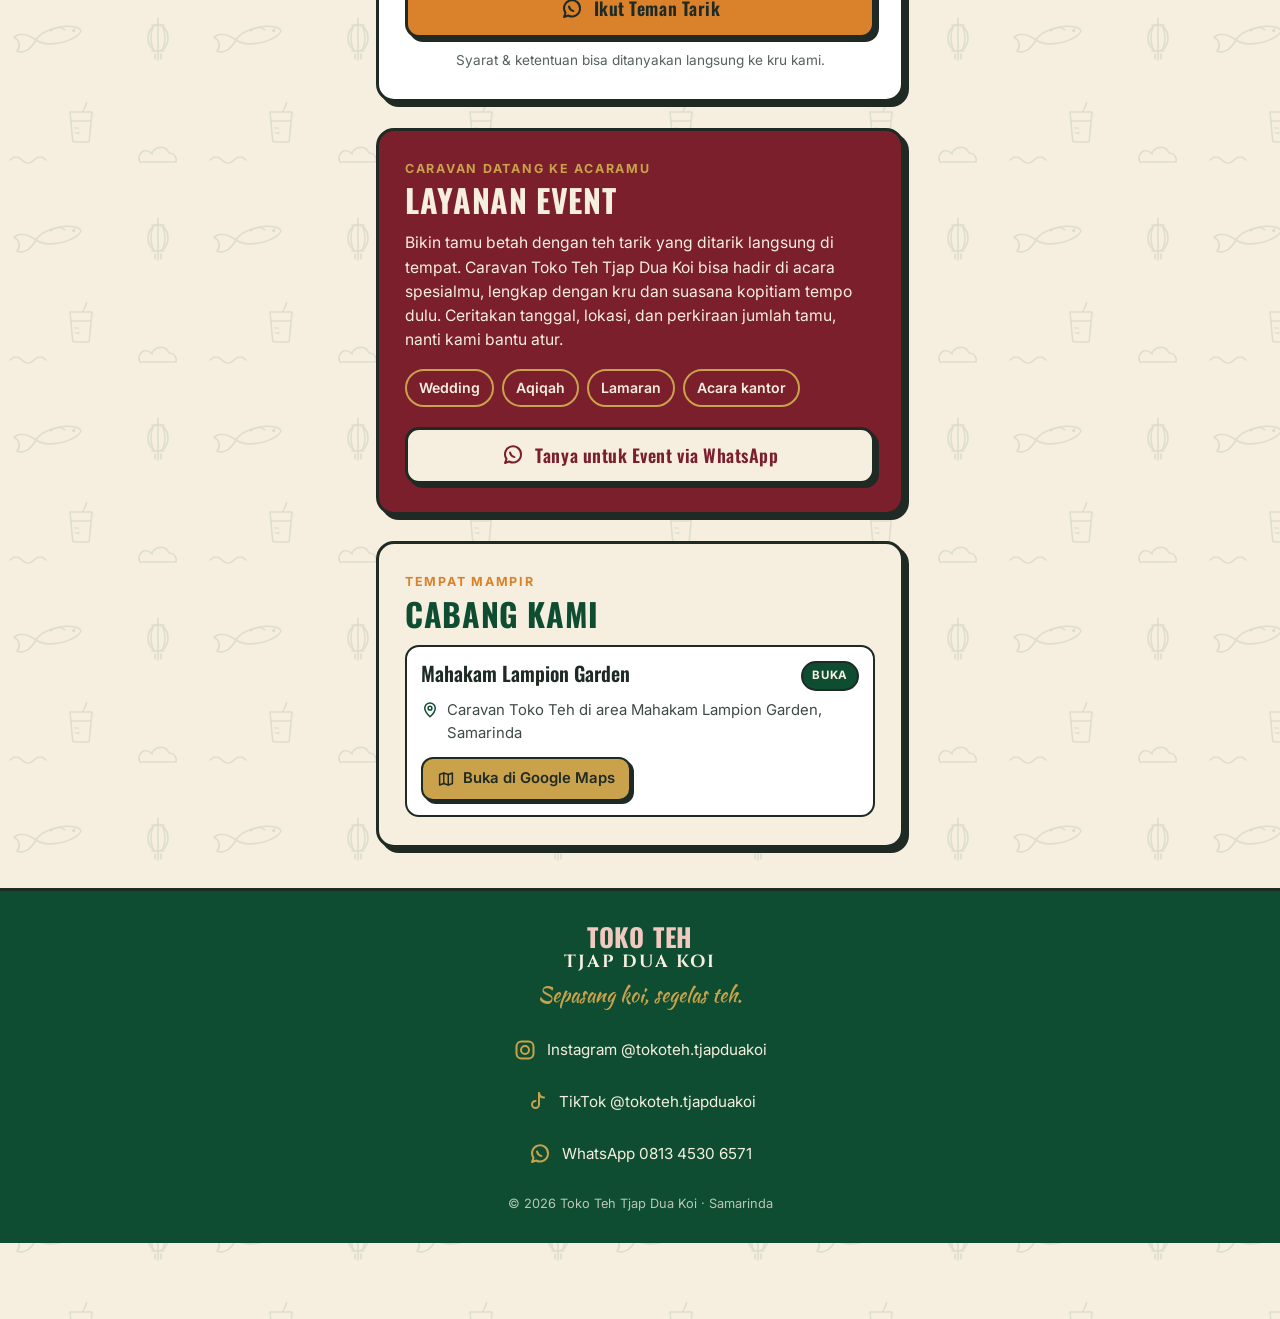
==== commit cd2ac4aa: "Website: pemutar musik orisinal + contoh rekaman Co-Authored-By: Claude Opus 5.5 <noreply@anthropic." ====
--- a/toko-teh-website/index.html
+++ b/toko-teh-website/index.html
@@ -340,7 +340,19 @@
   </div>
 </footer>
 
+<!-- ================= Pemutar musik (pengaturan di config.js) ================= -->
+<div class="musik" id="musik" hidden>
+  <button type="button" class="musik__tombol" aria-pressed="false" aria-label="Putar musik">
+    <span class="musik__ikon" aria-hidden="true">
+      <svg class="ikon-main" viewBox="0 0 24 24"><path d="M9 18V5l11-2v13"/><circle cx="6" cy="18" r="3"/><circle cx="17" cy="16" r="3"/></svg>
+      <span class="musik__eq"><i></i><i></i><i></i></span>
+    </span>
+    <span class="musik__teks">Putar musik</span>
+  </button>
+</div>
+
 <script src="config.js"></script>
 <script src="app.js"></script>
+<script src="musik.js" defer></script>
 </body>
 </html>
--- a/toko-teh-website/styles.css
+++ b/toko-teh-website/styles.css
@@ -398,3 +398,56 @@
   position: absolute; width: 1px; height: 1px; padding: 0; margin: -1px;
   overflow: hidden; clip: rect(0 0 0 0); white-space: nowrap; border: 0;
 }
+
+/* ============ PEMUTAR MUSIK ============ */
+body { padding-bottom: 76px; }
+.musik {
+  position: fixed;
+  right: max(16px, env(safe-area-inset-right));
+  bottom: calc(16px + env(safe-area-inset-bottom));
+  z-index: 20;
+}
+.musik[hidden] { display: none; }
+.musik__tombol {
+  display: inline-flex; align-items: center; gap: 10px;
+  min-height: 48px;
+  padding: 6px 16px 6px 6px;
+  border: var(--garis);
+  border-radius: 999px;
+  box-shadow: 4px 4px 0 var(--hitam);
+  background: var(--hijau);
+  color: var(--krem);
+  font: 600 .95rem/1 var(--f-teks);
+  cursor: pointer;
+  transition: transform .12s ease, box-shadow .12s ease;
+  -webkit-tap-highlight-color: transparent;
+}
+.musik__tombol:active { transform: translate(3px, 3px); box-shadow: 1px 1px 0 var(--hitam); }
+.musik__ikon {
+  display: grid; place-items: center;
+  width: 36px; height: 36px;
+  border-radius: 50%;
+  background: var(--emas);
+  color: var(--hitam);
+  border: 2px solid var(--hitam);
+}
+.musik__ikon svg { width: 18px; height: 18px; fill: none; stroke: currentColor; stroke-width: 2.2; stroke-linecap: round; stroke-linejoin: round; }
+.musik__eq { display: none; align-items: flex-end; gap: 2px; height: 16px; }
+.musik__eq i { display: block; width: 3px; height: 100%; background: var(--hitam); border-radius: 2px; transform-origin: bottom; animation: eq .9s ease-in-out infinite; }
+.musik__eq i:nth-child(2) { animation-delay: -.3s; }
+.musik__eq i:nth-child(3) { animation-delay: -.6s; }
+@keyframes eq { 0%, 100% { transform: scaleY(.3); } 50% { transform: scaleY(1); } }
+.musik.is-nyala .musik__tombol { background: var(--marun); }
+.musik.is-nyala .ikon-main { display: none; }
+.musik.is-nyala .musik__eq { display: flex; }
+@media (prefers-reduced-motion: reduce) {
+  .musik__eq i { transform: scaleY(.7); }
+}
+@media (max-width: 719px) {
+  .musik__tombol { padding: 5px; gap: 0; }
+  .musik__ikon { width: 40px; height: 40px; }
+  .musik__teks {
+    position: absolute; width: 1px; height: 1px; padding: 0; margin: -1px;
+    overflow: hidden; clip: rect(0 0 0 0); white-space: nowrap; border: 0;
+  }
+}
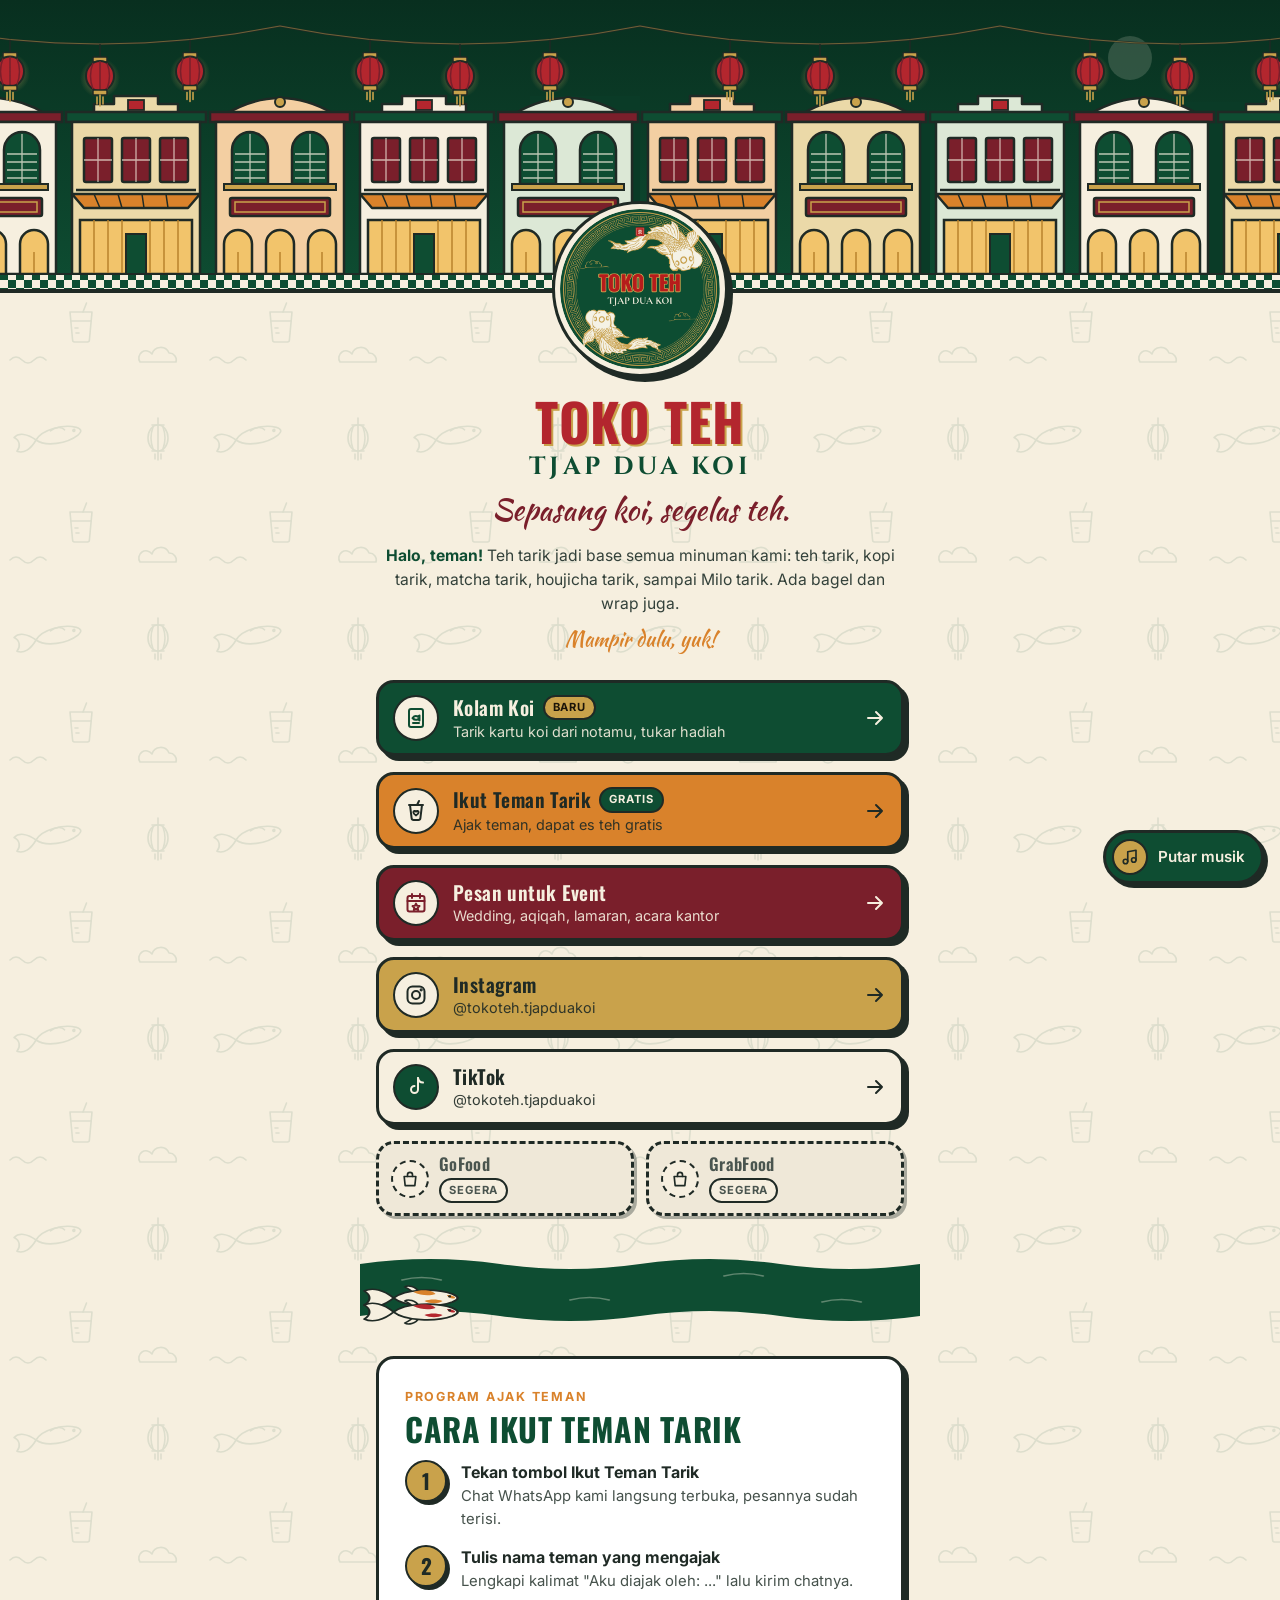
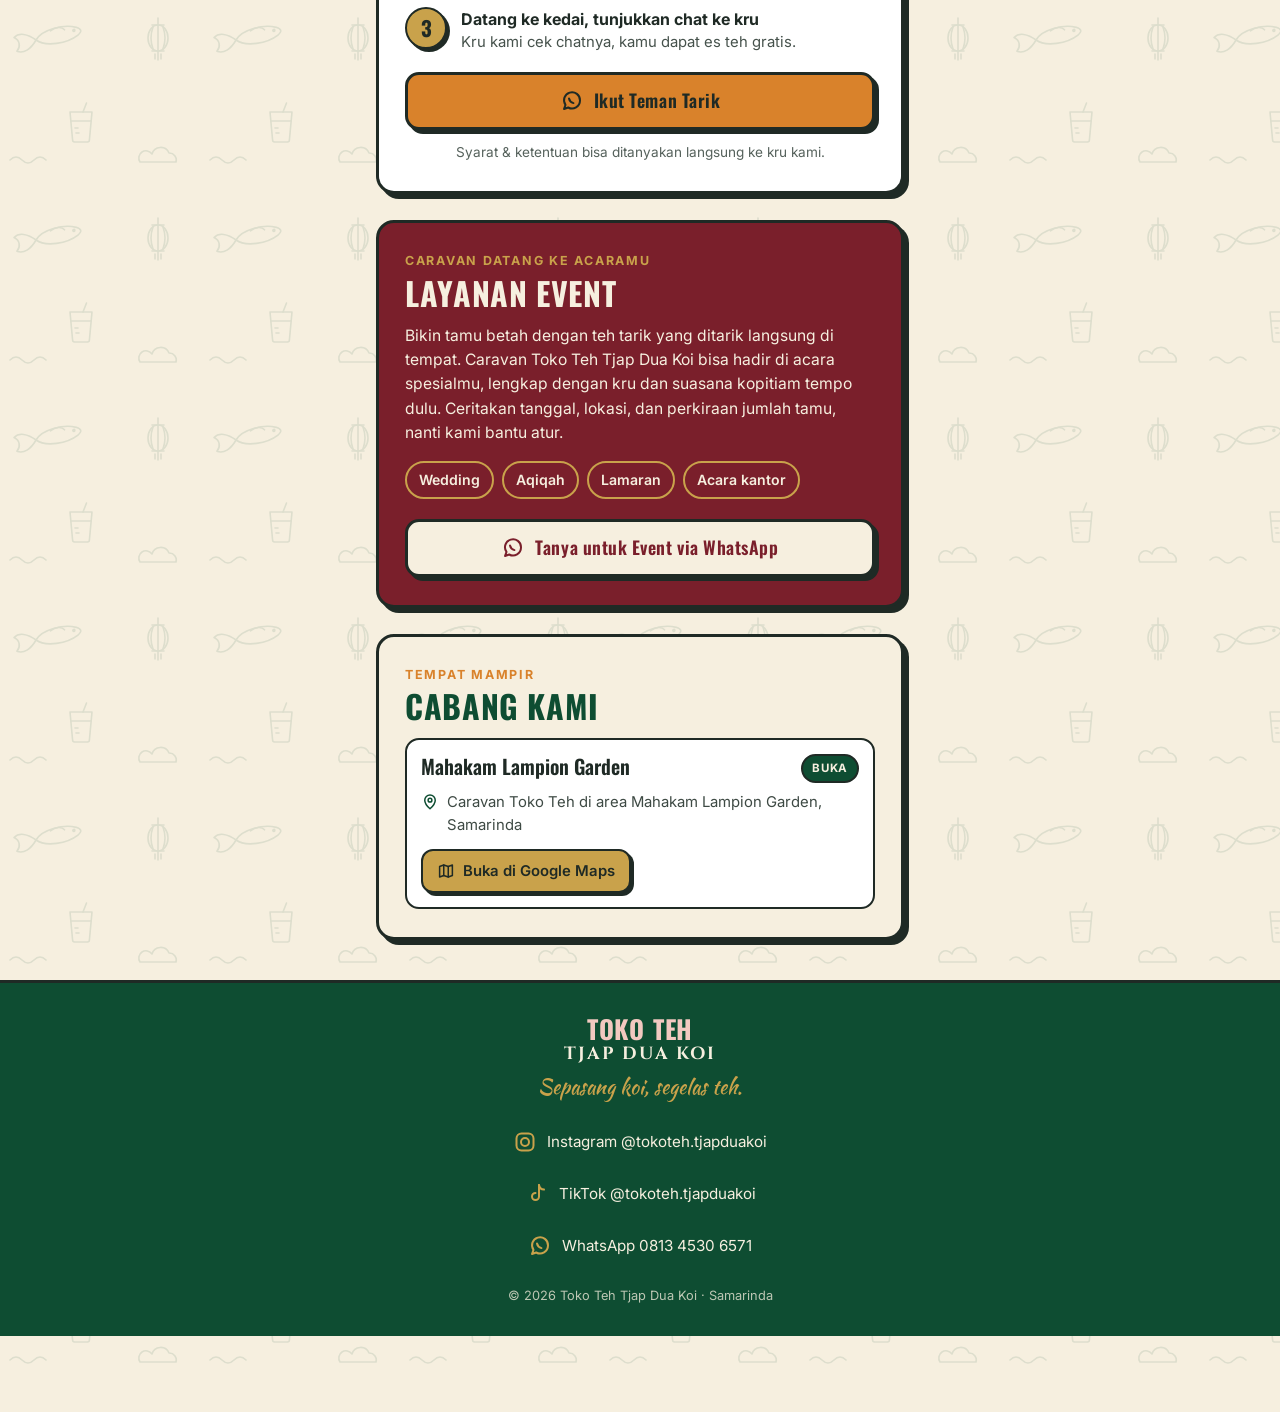
==== commit cb5f25cf: "Sinkron salinan website dengan versi yang tayang (musik MP3 + Kolam Koi) Co-Authored-By: Claude Opus" ====
--- a/toko-teh-website/index.html
+++ b/toko-teh-website/index.html
@@ -178,6 +178,17 @@
 
   <!-- ================= Tombol ala Lynk ================= -->
   <nav id="tautan" class="links" aria-label="Tautan utama">
+    <a class="card card--hijau" href="kolam/">
+      <span class="card__ikon" aria-hidden="true">
+        <svg viewBox="0 0 24 24"><rect x="5" y="3" width="14" height="18" rx="2"/><path d="M8.5 12c1.6-2 3.6-2.4 5.6-1.2l1.4-1.3v4.9l-1.4-1.3c-2 1.2-4 .8-5.6-1.1z"/><path d="M9 17h6"/></svg>
+      </span>
+      <span class="card__teks">
+        <span class="card__judul">Kolam Koi <span class="label label--emas">BARU</span></span>
+        <span class="card__sub">Tarik kartu koi dari notamu, tukar hadiah</span>
+      </span>
+      <span class="card__panah" aria-hidden="true"><svg viewBox="0 0 24 24"><path d="M5 12h14M13 6l6 6-6 6"/></svg></span>
+    </a>
+
     <a class="card card--oranye" data-link="temanTarik" target="_blank" rel="noopener"
        href="https://wa.me/6281345306571?text=Halo%20Toko%20Teh%20Tjap%20Dua%20Koi!%20Aku%20mau%20ikut%20Teman%20Tarik.%20Aku%20diajak%20oleh%3A%20">
       <span class="card__ikon" aria-hidden="true">
--- a/toko-teh-website/styles.css
+++ b/toko-teh-website/styles.css
@@ -194,6 +194,9 @@
 .card--marun .card__ikon { background: var(--krem); color: var(--marun); }
 .card--emas   { background: var(--emas); }
 .card--krem   { background: var(--krem); }
+.card--hijau  { background: var(--hijau); color: var(--krem); }
+.card--hijau .card__ikon { background: var(--krem); color: var(--hijau); }
+.card--hijau .card__sub { color: var(--krem); opacity: .9; }
 .card--krem .card__ikon { background: var(--hijau); color: var(--krem); }
 
 .label {
@@ -208,6 +211,7 @@
   border: 2px solid var(--hitam);
 }
 .label--hijau { background: var(--hijau); color: var(--krem); }
+.label--emas  { background: var(--emas); color: #1b1408; }
 .label--abu   { background: var(--krem); color: #4A554F; }
 
 .antar { display: grid; grid-template-columns: 1fr 1fr; gap: 12px; }
@@ -438,6 +442,8 @@
 .musik__eq i:nth-child(3) { animation-delay: -.6s; }
 @keyframes eq { 0%, 100% { transform: scaleY(.3); } 50% { transform: scaleY(1); } }
 .musik.is-nyala .musik__tombol { background: var(--marun); }
+.musik.is-memuat .musik__ikon { animation: denyut 1s ease-in-out infinite; }
+@keyframes denyut { 50% { opacity: .45; } }
 .musik.is-nyala .ikon-main { display: none; }
 .musik.is-nyala .musik__eq { display: flex; }
 @media (prefers-reduced-motion: reduce) {
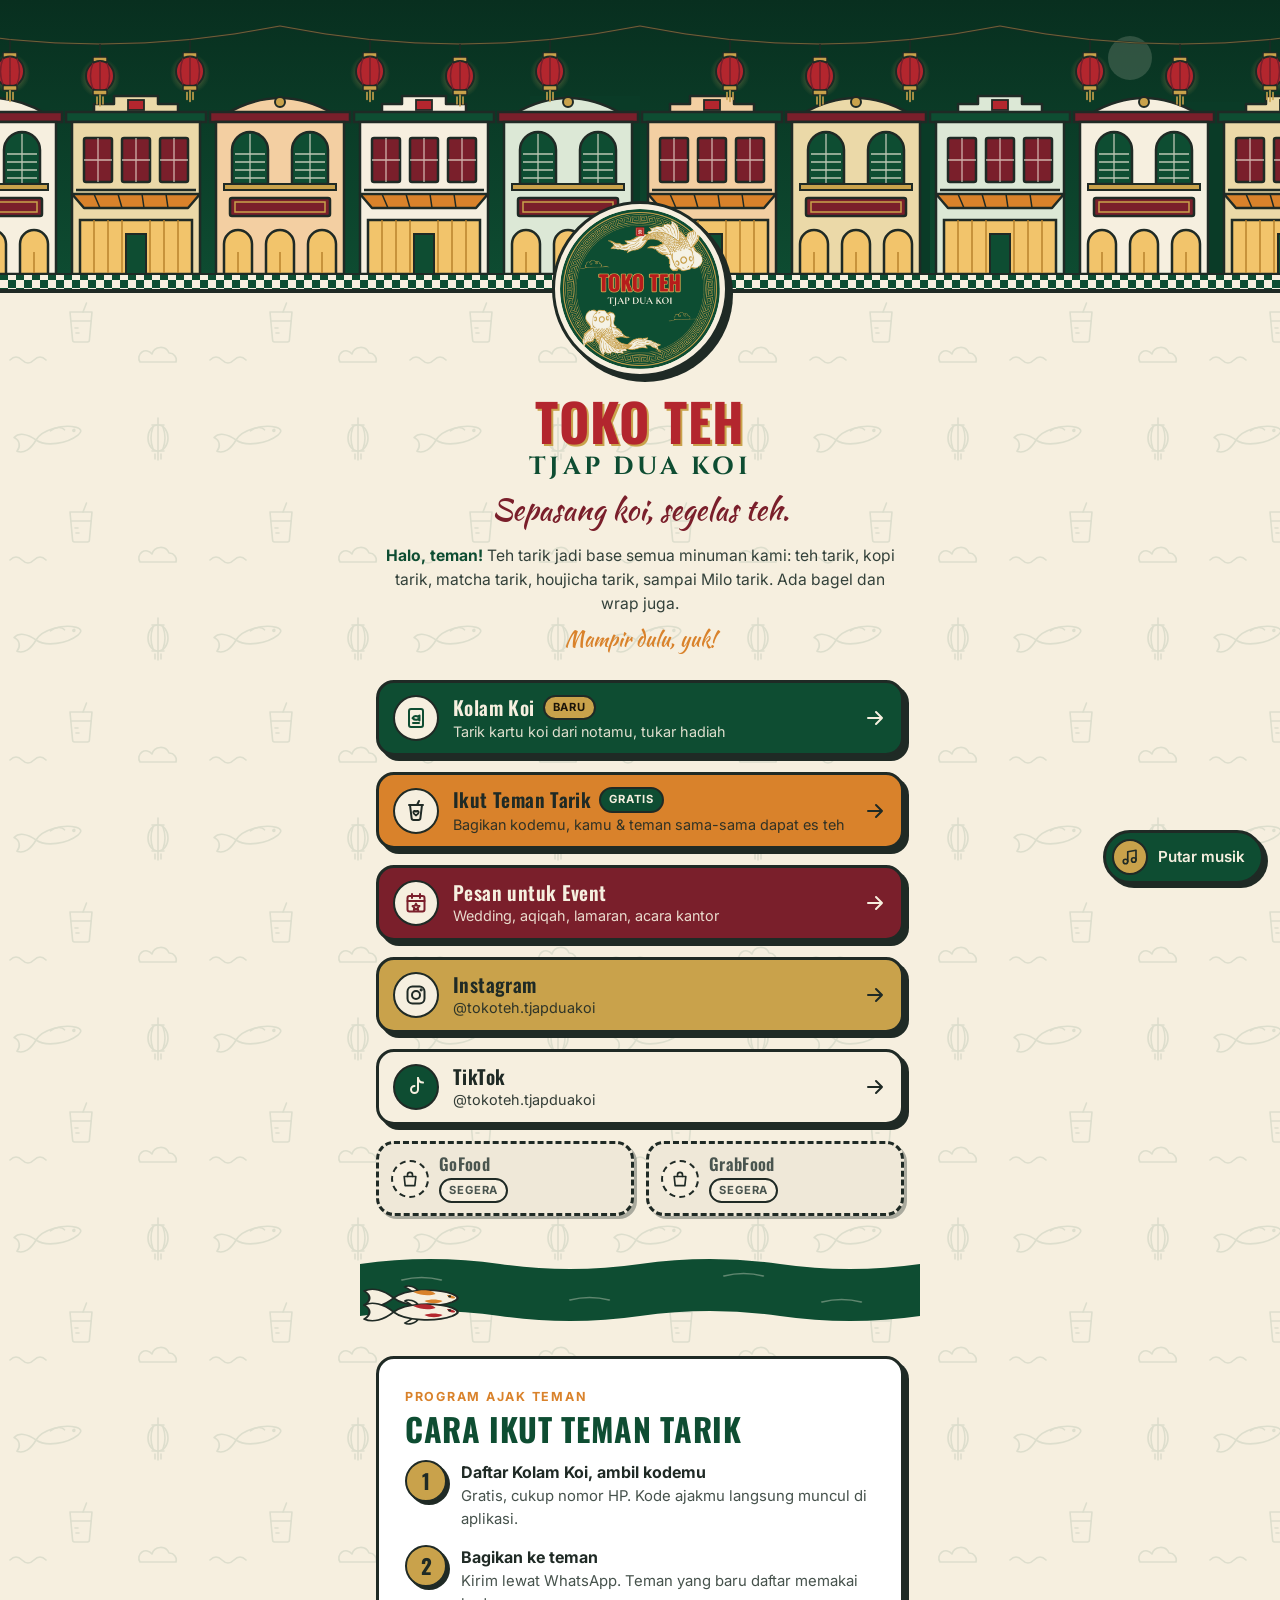
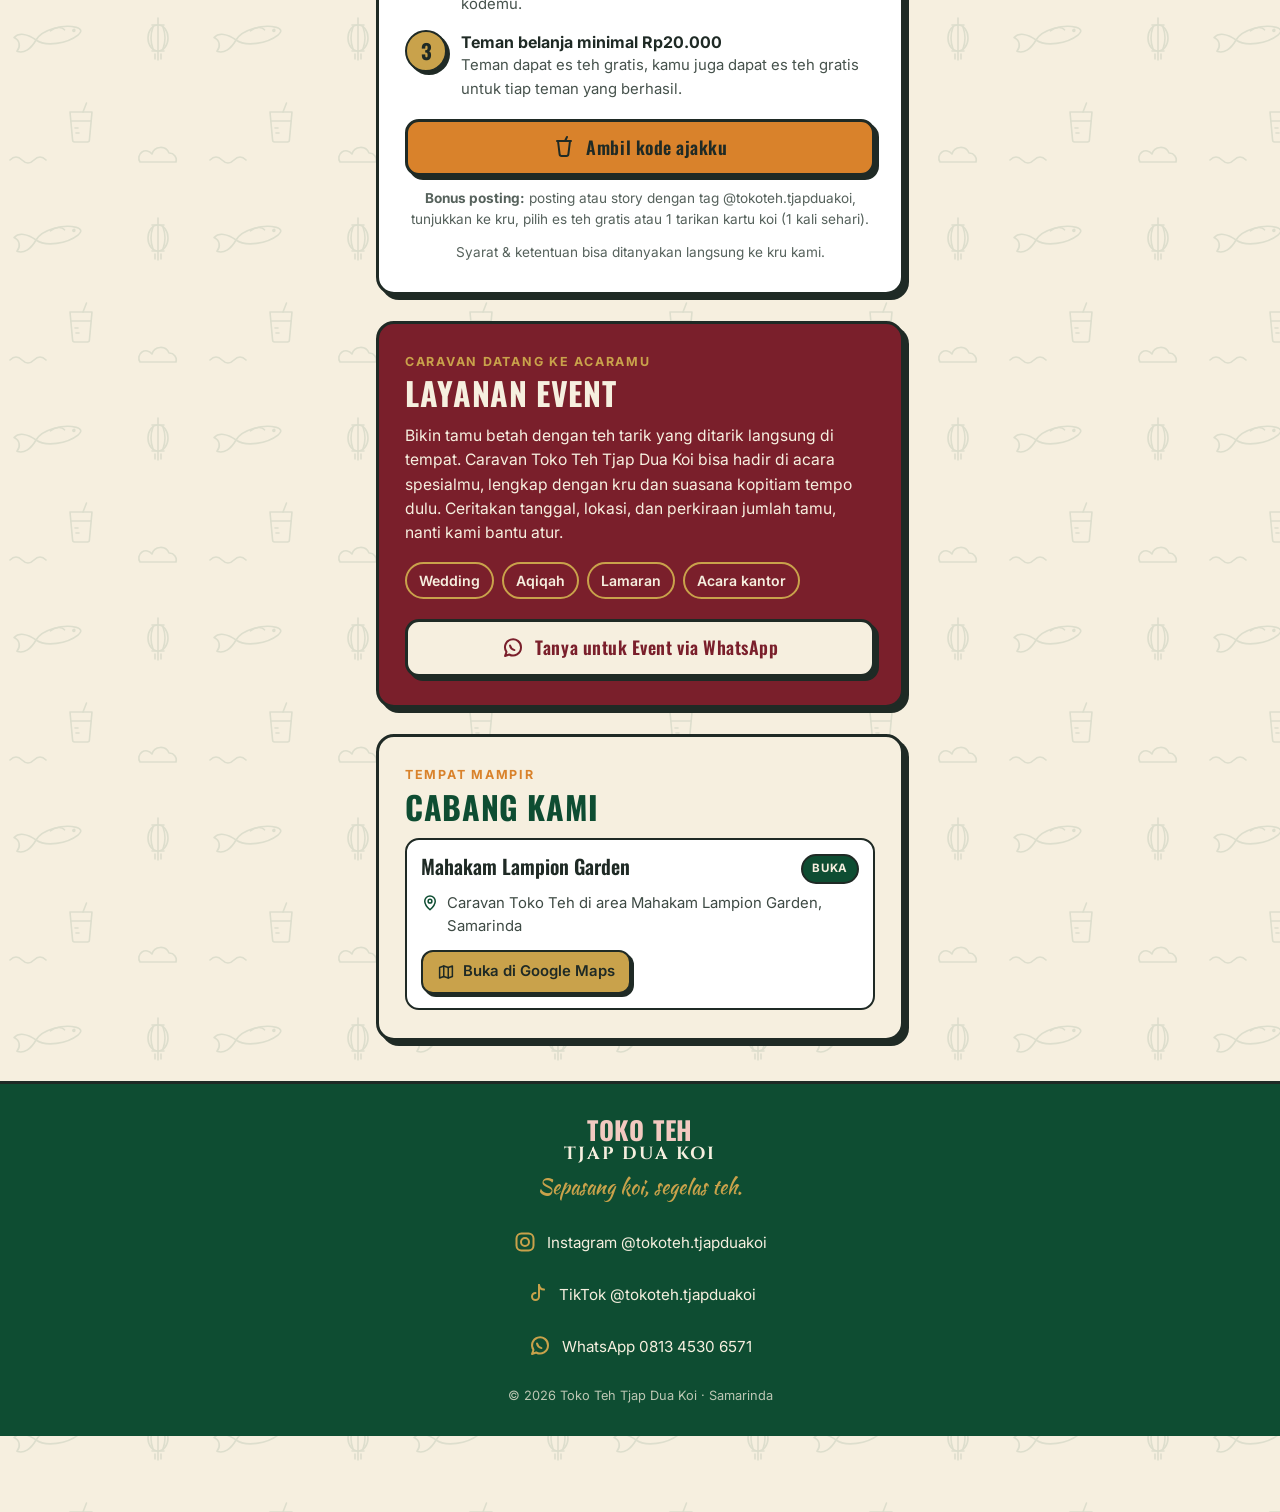
==== commit ceb12ff1: "Sinkron website: Teman Tarik pakai kode ajak + bonus posting Co-Authored-By: Claude Opus 5.5 <norepl" ====
--- a/toko-teh-website/index.html
+++ b/toko-teh-website/index.html
@@ -15,7 +15,7 @@
 <meta property="og:locale" content="id_ID">
 <meta property="og:site_name" content="Toko Teh Tjap Dua Koi">
 <meta property="og:title" content="Toko Teh Tjap Dua Koi · Sepasang koi, segelas teh.">
-<meta property="og:description" content="Halo, teman! Teh tarik kopitiam dari caravan di Mahakam Lampion Garden, Samarinda. Ikut Teman Tarik, dapat es teh gratis. Mampir dulu, yuk!">
+<meta property="og:description" content="Halo, teman! Teh tarik kopitiam dari caravan di Mahakam Lampion Garden, Samarinda. Ajak teman pakai kode, sama-sama dapat es teh gratis. Mampir dulu, yuk!">
 <meta property="og:url" content="https://tokotehtjapduakoi.github.io/">
 <meta property="og:image" content="https://tokotehtjapduakoi.github.io/assets/og-image.jpg">
 <meta property="og:image:width" content="1200">
@@ -189,14 +189,13 @@
       <span class="card__panah" aria-hidden="true"><svg viewBox="0 0 24 24"><path d="M5 12h14M13 6l6 6-6 6"/></svg></span>
     </a>
 
-    <a class="card card--oranye" data-link="temanTarik" target="_blank" rel="noopener"
-       href="https://wa.me/6281345306571?text=Halo%20Toko%20Teh%20Tjap%20Dua%20Koi!%20Aku%20mau%20ikut%20Teman%20Tarik.%20Aku%20diajak%20oleh%3A%20">
+    <a class="card card--oranye" data-link="temanTarik" href="kolam/">
       <span class="card__ikon" aria-hidden="true">
         <svg viewBox="0 0 24 24"><path d="M6 6h12l-1.6 13.2a2 2 0 0 1-2 1.8H9.6a2 2 0 0 1-2-1.8z"/><path d="M5 6h14M13 6l2-4"/><path d="M12 16.5s-2.6-1.5-2.6-3.2A1.4 1.4 0 0 1 12 12.6a1.4 1.4 0 0 1 2.6.7c0 1.7-2.6 3.2-2.6 3.2z"/></svg>
       </span>
       <span class="card__teks">
         <span class="card__judul">Ikut Teman Tarik <span class="label label--hijau">GRATIS</span></span>
-        <span class="card__sub">Ajak teman, dapat es teh gratis</span>
+        <span class="card__sub">Bagikan kodemu, kamu &amp; teman sama-sama dapat es teh</span>
       </span>
       <span class="card__panah" aria-hidden="true"><svg viewBox="0 0 24 24"><path d="M5 12h14M13 6l6 6-6 6"/></svg></span>
     </a>
@@ -275,30 +274,30 @@
       <li>
         <span class="langkah__no" aria-hidden="true">1</span>
         <div>
-          <h3>Tekan tombol Ikut Teman Tarik</h3>
-          <p>Chat WhatsApp kami langsung terbuka, pesannya sudah terisi.</p>
+          <h3>Daftar Kolam Koi, ambil kodemu</h3>
+          <p>Gratis, cukup nomor HP. Kode ajakmu langsung muncul di aplikasi.</p>
         </div>
       </li>
       <li>
         <span class="langkah__no" aria-hidden="true">2</span>
         <div>
-          <h3>Tulis nama teman yang mengajak</h3>
-          <p>Lengkapi kalimat "Aku diajak oleh: ..." lalu kirim chatnya.</p>
+          <h3>Bagikan ke teman</h3>
+          <p>Kirim lewat WhatsApp. Teman yang baru daftar memakai kodemu.</p>
         </div>
       </li>
       <li>
         <span class="langkah__no" aria-hidden="true">3</span>
         <div>
-          <h3>Datang ke kedai, tunjukkan chat ke kru</h3>
-          <p>Kru kami cek chatnya, kamu dapat es teh gratis.</p>
+          <h3>Teman belanja minimal Rp20.000</h3>
+          <p>Teman dapat es teh gratis, kamu juga dapat es teh gratis untuk tiap teman yang berhasil.</p>
         </div>
       </li>
     </ol>
-    <a class="tombol tombol--oranye" data-link="temanTarik" target="_blank" rel="noopener"
-       href="https://wa.me/6281345306571?text=Halo%20Toko%20Teh%20Tjap%20Dua%20Koi!%20Aku%20mau%20ikut%20Teman%20Tarik.%20Aku%20diajak%20oleh%3A%20">
-      <svg viewBox="0 0 24 24" aria-hidden="true"><path d="M20 11.5a8 8 0 0 1-11.8 7L4 20l1.5-4.1A8 8 0 1 1 20 11.5z"/><path d="M9 9.5c.5 2.3 2.2 4 4.5 4.6"/></svg>
-      Ikut Teman Tarik
-    </a>
+    <a class="tombol tombol--oranye" data-link="temanTarik" href="kolam/">
+      <svg viewBox="0 0 24 24" aria-hidden="true"><path d="M6 6h12l-1.6 13.2a2 2 0 0 1-2 1.8H9.6a2 2 0 0 1-2-1.8z"/><path d="M5 6h14M13 6l2-4"/></svg>
+      Ambil kode ajakku
+    </a>
+    <p class="catatan"><strong>Bonus posting:</strong> posting atau story dengan tag @tokoteh.tjapduakoi, tunjukkan ke kru, pilih es teh gratis atau 1 tarikan kartu koi (1 kali sehari).</p>
     <p class="catatan">Syarat &amp; ketentuan bisa ditanyakan langsung ke kru kami.</p>
   </section>
 
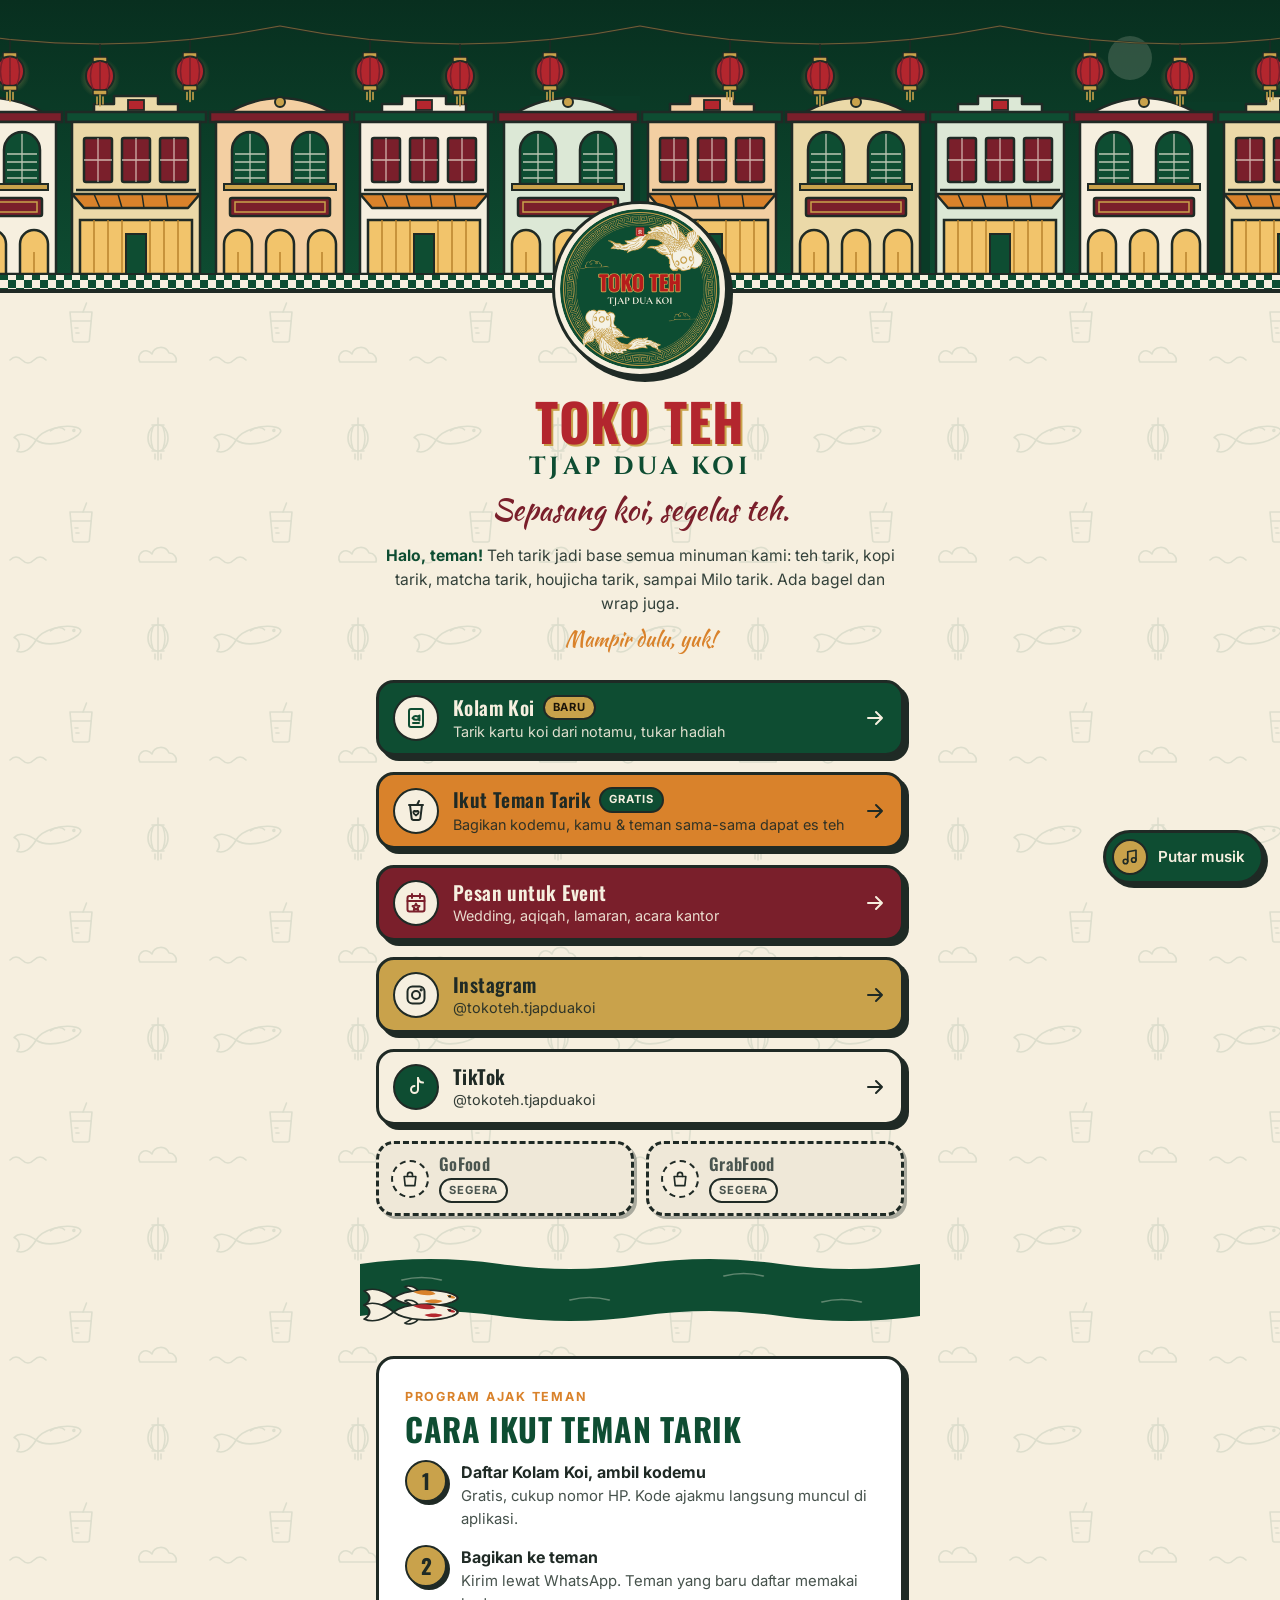
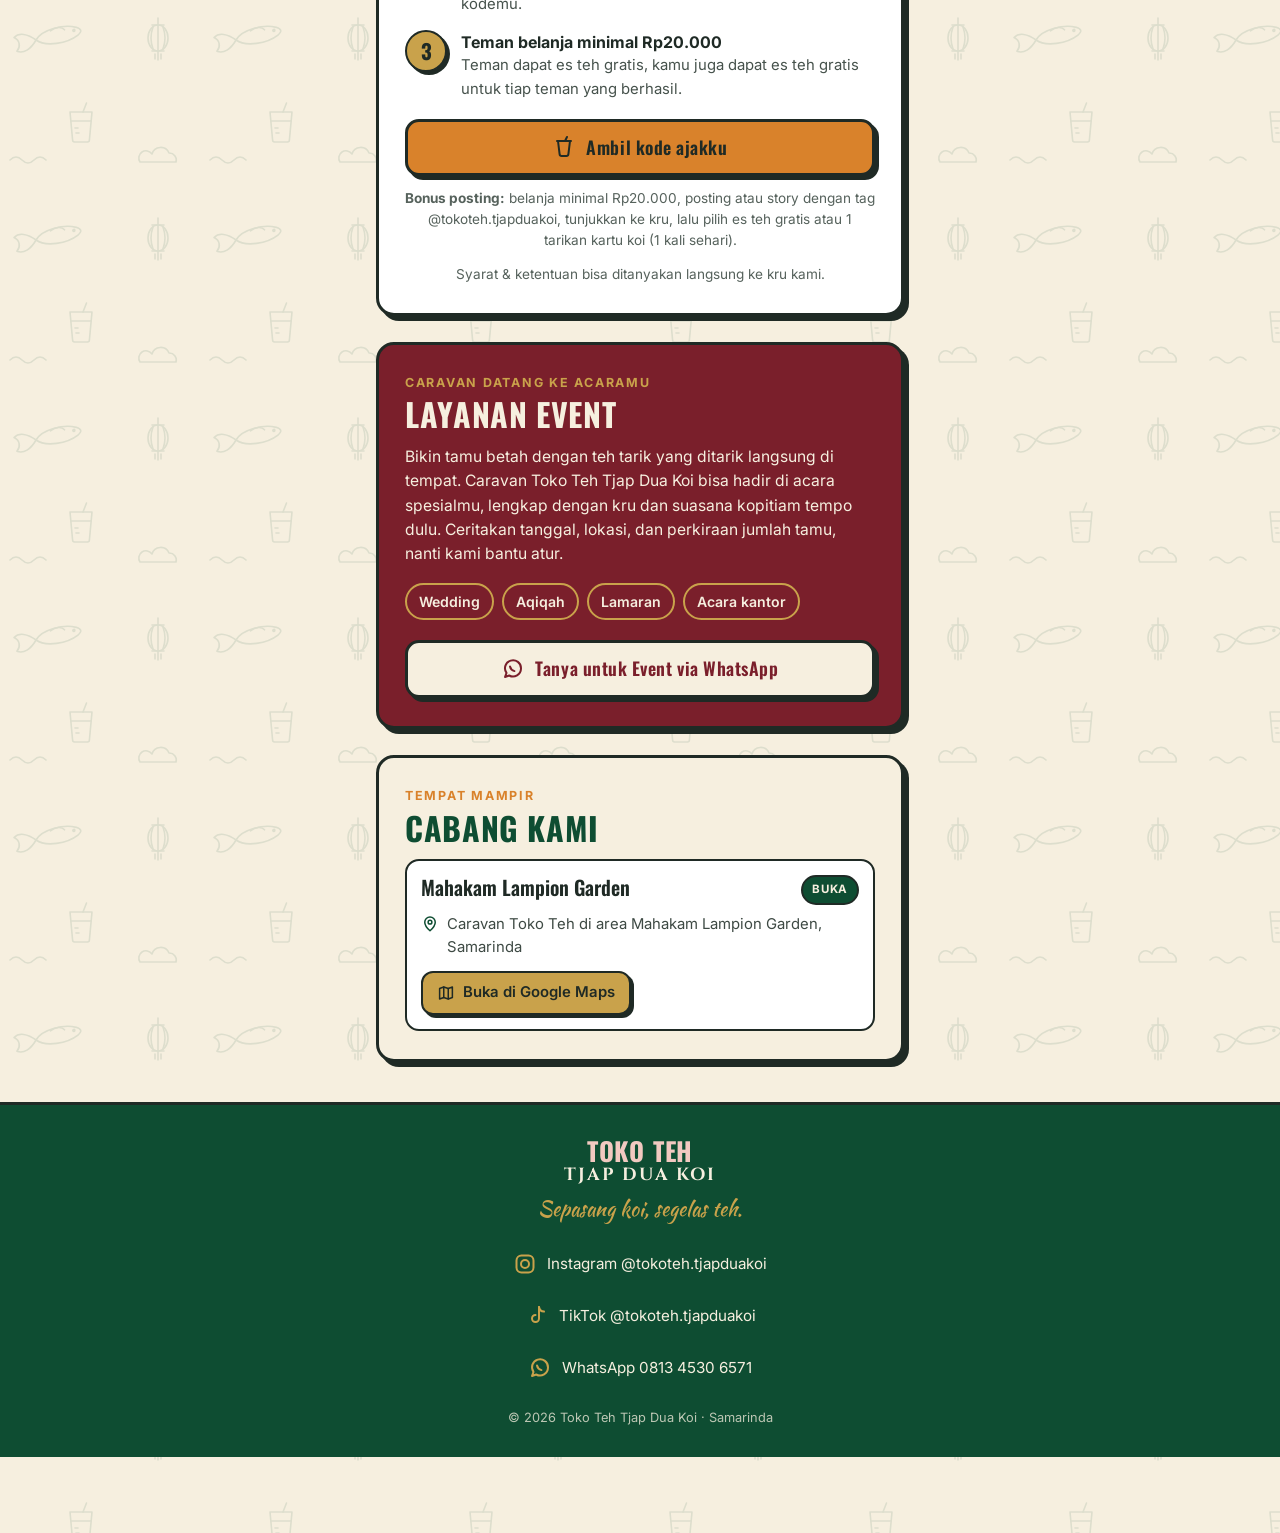
==== commit a9717389: "Sinkron website: bonus posting wajib belanja hari itu Co-Authored-By: Claude Opus 5.5 <noreply@anthr" ====
--- a/toko-teh-website/index.html
+++ b/toko-teh-website/index.html
@@ -297,7 +297,7 @@
       <svg viewBox="0 0 24 24" aria-hidden="true"><path d="M6 6h12l-1.6 13.2a2 2 0 0 1-2 1.8H9.6a2 2 0 0 1-2-1.8z"/><path d="M5 6h14M13 6l2-4"/></svg>
       Ambil kode ajakku
     </a>
-    <p class="catatan"><strong>Bonus posting:</strong> posting atau story dengan tag @tokoteh.tjapduakoi, tunjukkan ke kru, pilih es teh gratis atau 1 tarikan kartu koi (1 kali sehari).</p>
+    <p class="catatan"><strong>Bonus posting:</strong> belanja minimal Rp20.000, posting atau story dengan tag @tokoteh.tjapduakoi, tunjukkan ke kru, lalu pilih es teh gratis atau 1 tarikan kartu koi (1 kali sehari).</p>
     <p class="catatan">Syarat &amp; ketentuan bisa ditanyakan langsung ke kru kami.</p>
   </section>
 
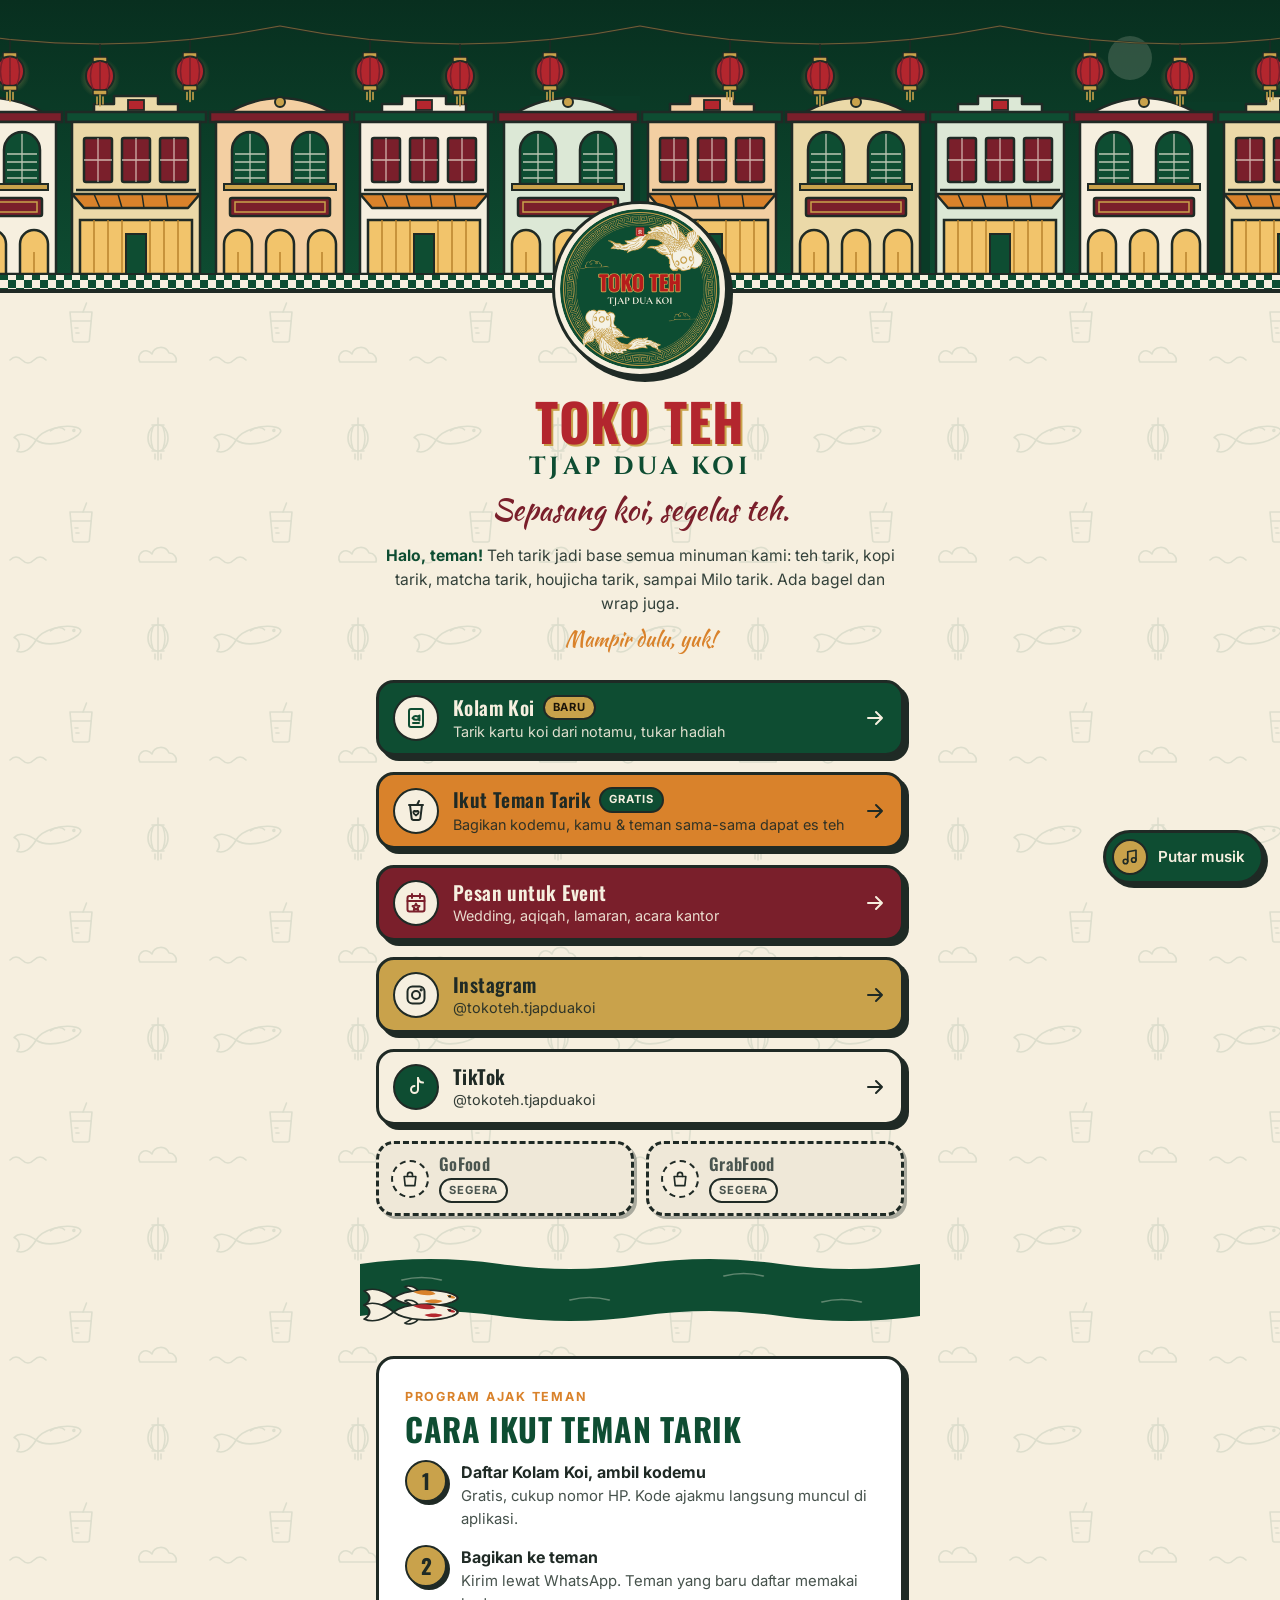
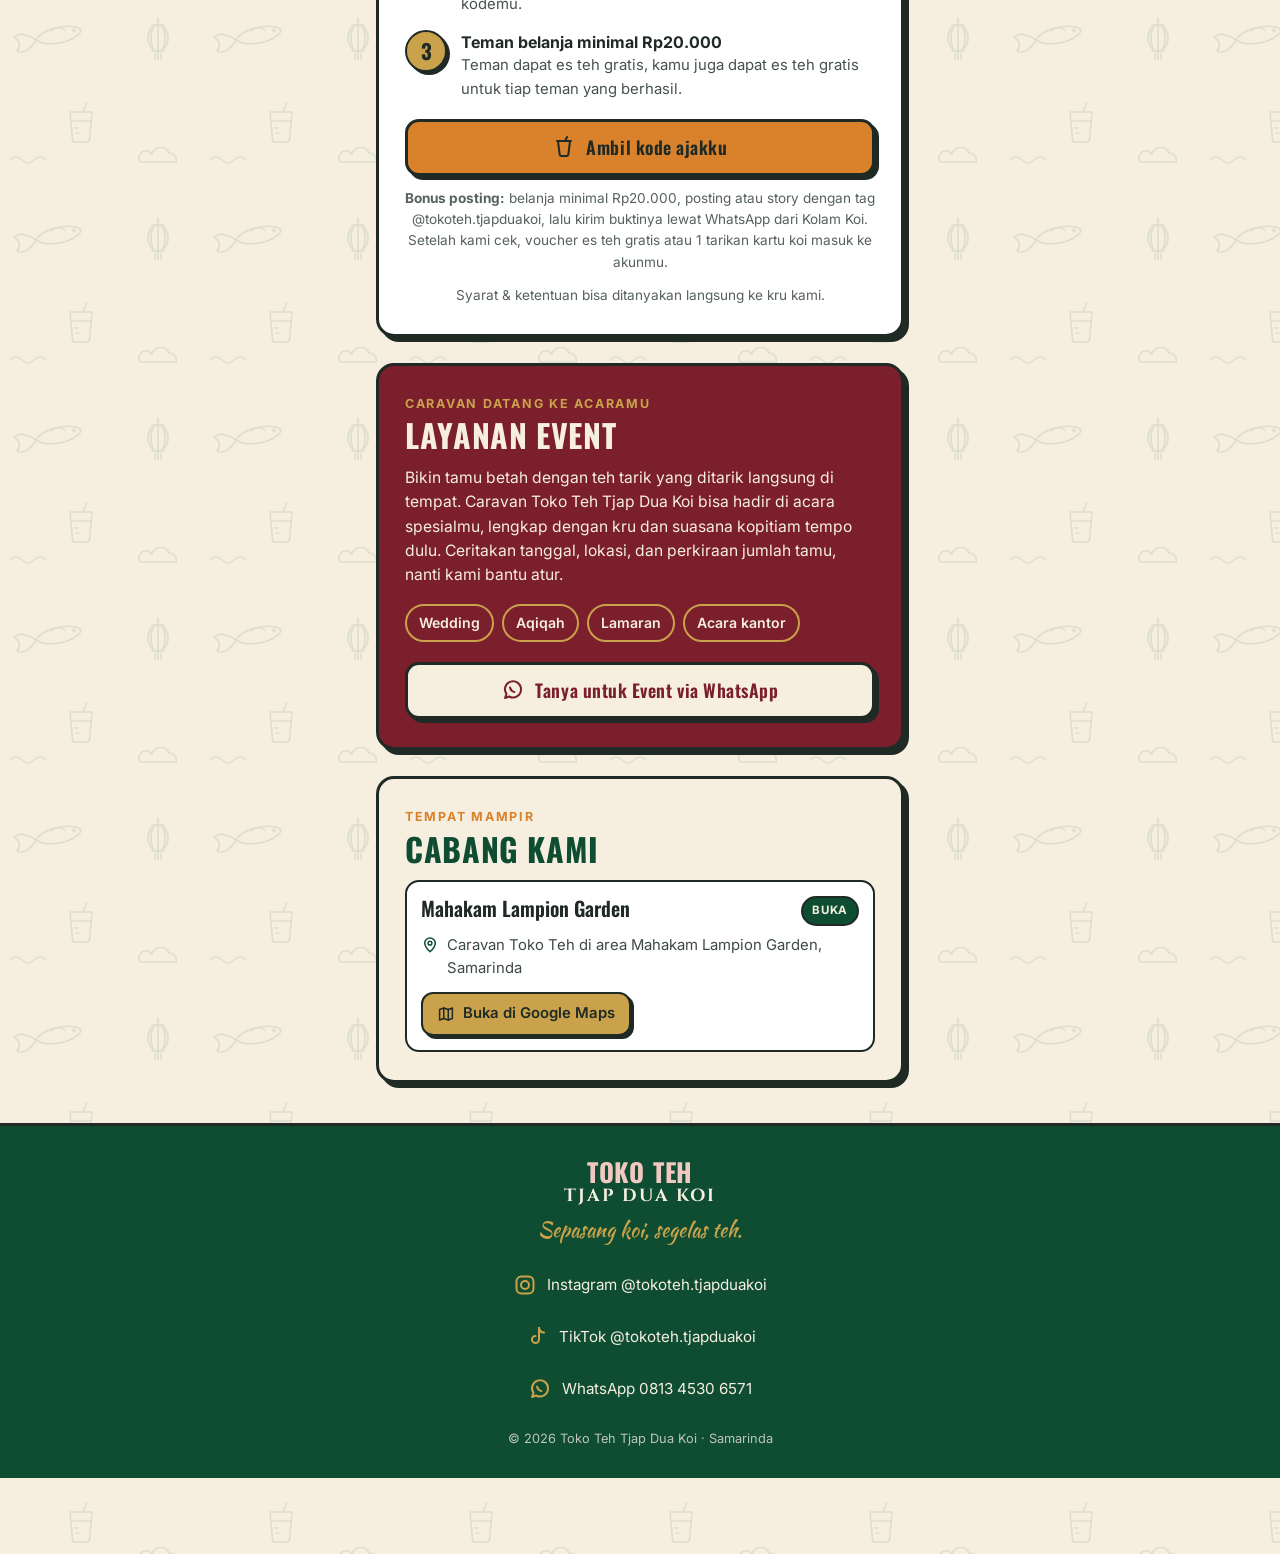
==== commit 6daaf42b: "Sinkron website: voucher bernota POS + bonus posting oleh pemilik Co-Authored-By: Claude Opus 5.5 <n" ====
--- a/toko-teh-website/index.html
+++ b/toko-teh-website/index.html
@@ -297,7 +297,7 @@
       <svg viewBox="0 0 24 24" aria-hidden="true"><path d="M6 6h12l-1.6 13.2a2 2 0 0 1-2 1.8H9.6a2 2 0 0 1-2-1.8z"/><path d="M5 6h14M13 6l2-4"/></svg>
       Ambil kode ajakku
     </a>
-    <p class="catatan"><strong>Bonus posting:</strong> belanja minimal Rp20.000, posting atau story dengan tag @tokoteh.tjapduakoi, tunjukkan ke kru, lalu pilih es teh gratis atau 1 tarikan kartu koi (1 kali sehari).</p>
+    <p class="catatan"><strong>Bonus posting:</strong> belanja minimal Rp20.000, posting atau story dengan tag @tokoteh.tjapduakoi, lalu kirim buktinya lewat WhatsApp dari Kolam Koi. Setelah kami cek, voucher es teh gratis atau 1 tarikan kartu koi masuk ke akunmu.</p>
     <p class="catatan">Syarat &amp; ketentuan bisa ditanyakan langsung ke kru kami.</p>
   </section>
 
